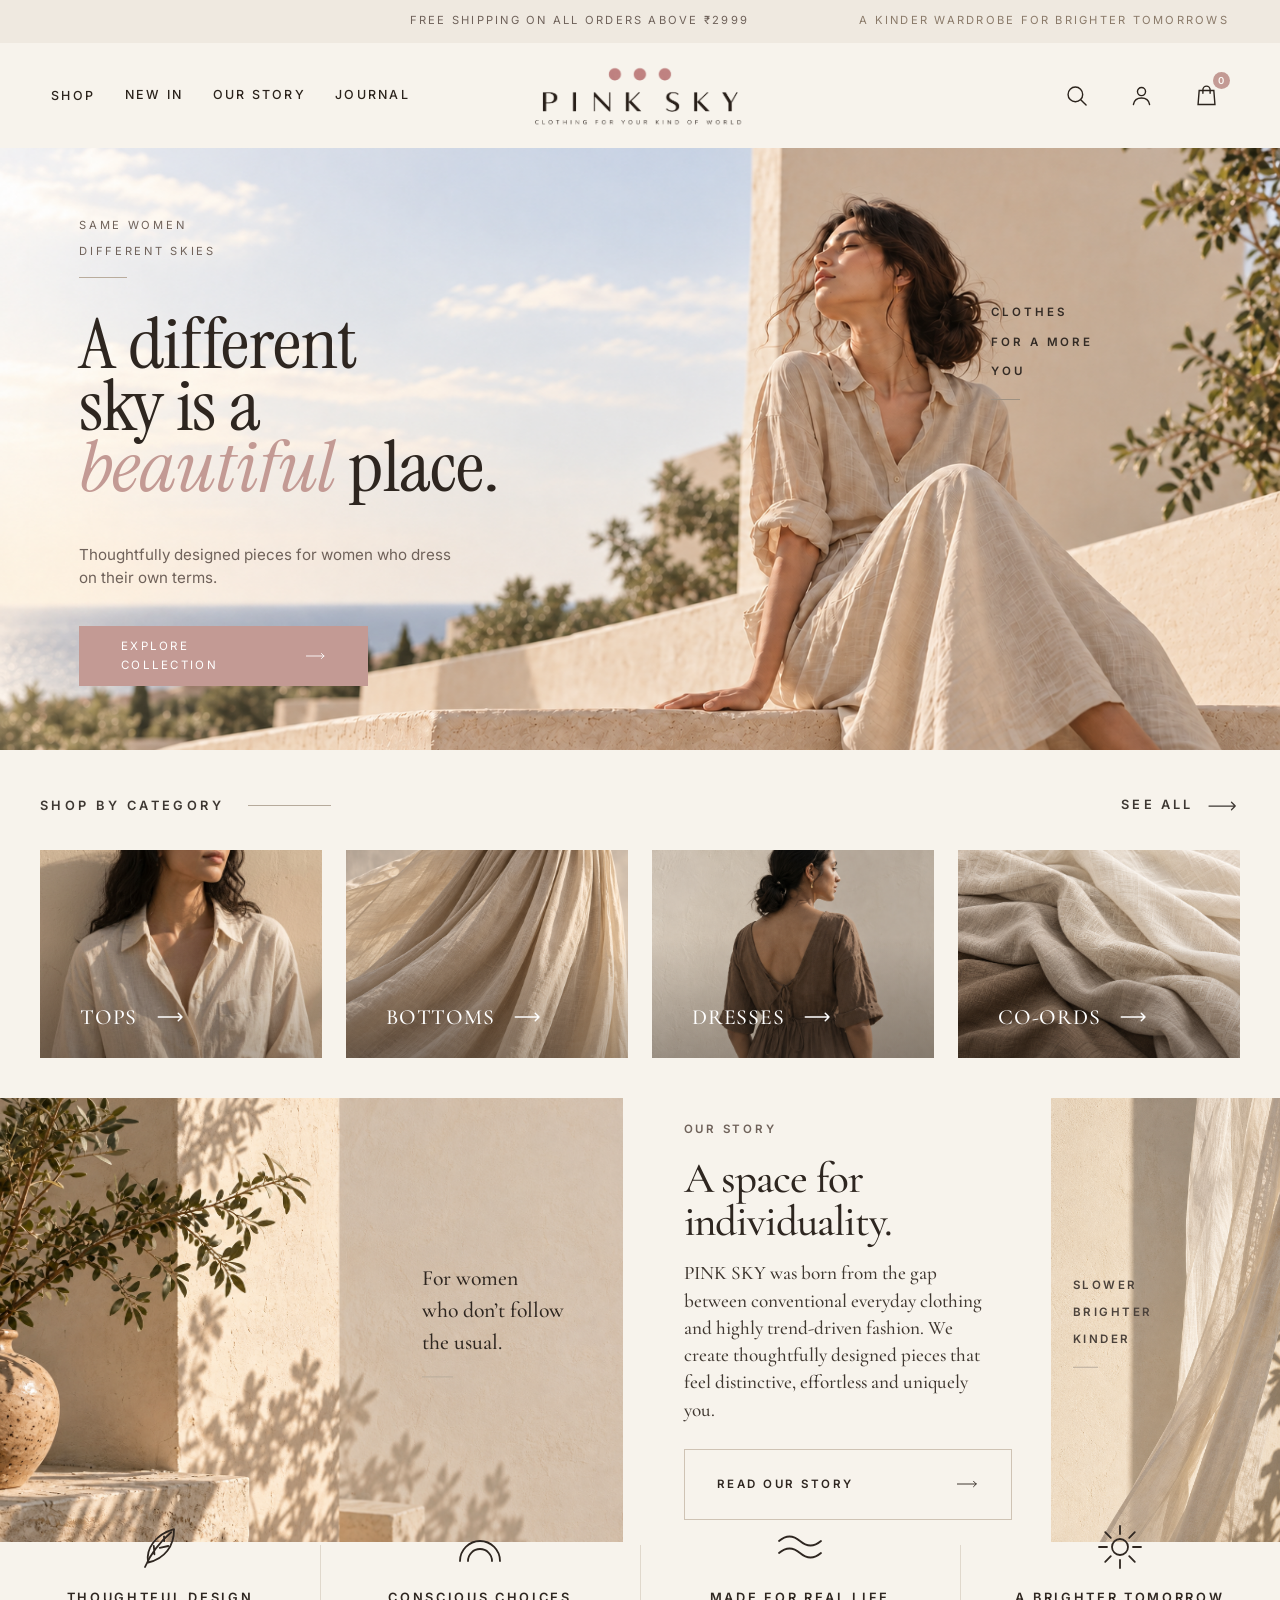
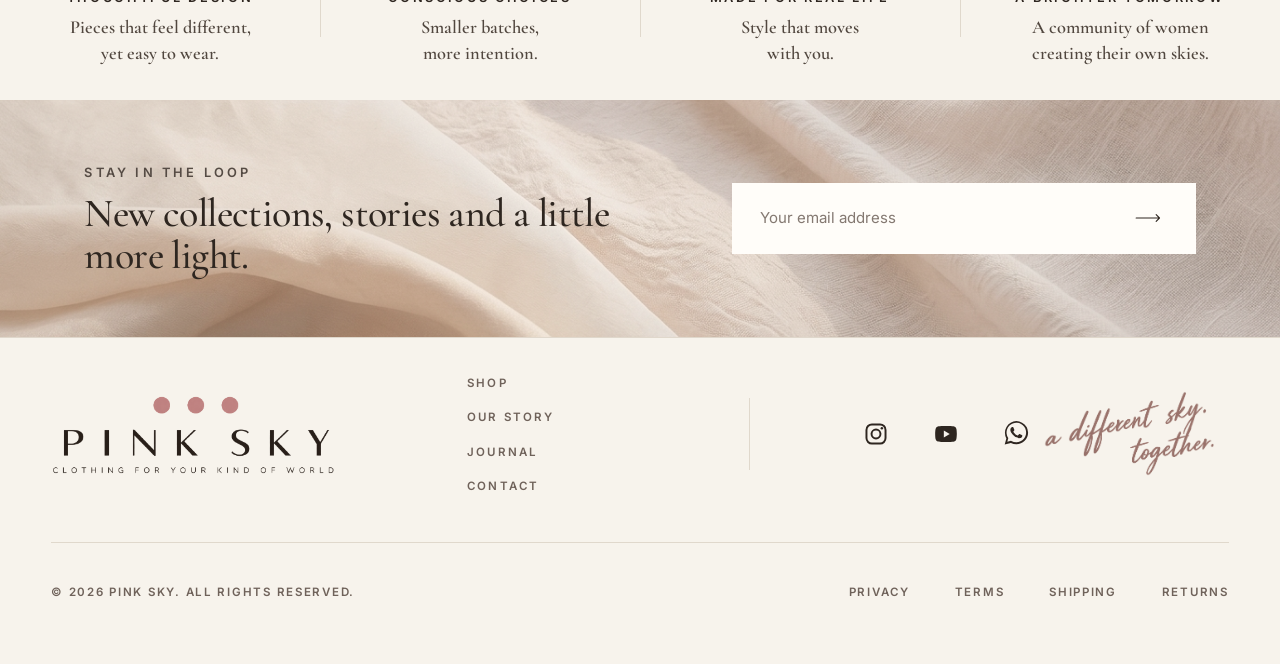
==== index.html @ 3d596ad3 "Publish Pink Sky homepage" ====
<!DOCTYPE html>
<html lang="en">
<head>
<meta charset="utf-8">
<meta name="viewport" content="width=device-width, initial-scale=1">
<title>PINK SKY — Clothing for your kind of world</title>
<meta name="description" content="PINK SKY makes thoughtfully designed pieces for women who dress on their own terms. Smaller batches, more intention.">
<link rel="preconnect" href="https://fonts.googleapis.com">
<link rel="preconnect" href="https://fonts.gstatic.com" crossorigin>
<link href="https://fonts.googleapis.com/css2?family=Cormorant+Garamond:wght@400;500;600&family=Instrument+Serif:ital@0;1&family=Inter:wght@400;500;600&display=swap" rel="stylesheet">
<link rel="stylesheet" href="assets/css/style.css">
<link rel="stylesheet" href="assets/css/pinksky.css">
<link rel="icon" href="data:image/svg+xml,<svg xmlns='http://www.w3.org/2000/svg' viewBox='0 0 32 32'><circle cx='9' cy='16' r='4' fill='%23C39A94'/><circle cx='16' cy='16' r='4' fill='%23C39A94'/><circle cx='23' cy='16' r='4' fill='%23C39A94'/></svg>">
</head>
<body class="ps">
<a class="skip" href="#main">Skip to content</a>

<!-- ───────────────────────────────────────────── announcement -->
<div class="announce">
  <div class="announce__inner wrap">
    <span>Free shipping on all orders above ₹2999</span>
    <span>A kinder wardrobe for brighter tomorrows</span>
  </div>
</div>

<!-- ───────────────────────────────────────────── header -->
<header class="head" data-head>
  <div class="head__inner wrap">
    <nav class="nav nav--left" aria-label="Primary">
      <button class="icon-btn burger" data-open-nav aria-label="Open menu">
        <span></span><span></span><span></span>
      </button>
      <div class="has-mega">
        <a class="nav__link" href="shop.html">Shop</a>
        <div class="mega">
          <div>
            <h3>By category</h3>
            <ul>
              <li><a href="shop.html?cat=separates">Tops</a></li>
              <li><a href="shop.html?cat=separates">Bottoms</a></li>
              <li><a href="shop.html?cat=dresses">Dresses</a></li>
              <li><a href="shop.html?cat=kurtas">Co-ords</a></li>
              <li><a href="shop.html?cat=outerwear">Outerwear</a></li>
              <li><a href="shop.html?cat=accessories">Accessories</a></li>
            </ul>
          </div>
          <div>
            <h3>By fabric</h3>
            <ul>
              <li><a href="shop.html">Handloom cotton</a></li>
              <li><a href="shop.html">Washed linen</a></li>
              <li><a href="shop.html">Mulberry silk</a></li>
              <li><a href="shop.html">Chanderi</a></li>
              <li><a href="shop.html">Organic knit</a></li>
            </ul>
          </div>
          <div>
            <h3>Edits</h3>
            <ul>
              <li><a href="shop.html?cat=new">New this week</a></li>
              <li><a href="shop.html">Everyday whites</a></li>
              <li><a href="shop.html">Occasion dressing</a></li>
              <li><a href="shop.html?cat=sale">Last chance</a></li>
            </ul>
          </div>
          <a class="mega__promo" href="shop.html?cat=dresses">
            <img src="assets/img/ps-dresses.jpg" alt="The dress edit" width="800" height="600" loading="lazy">
            <span>The dress edit →</span>
          </a>
        </div>
      </div>
      <a class="nav__link" href="shop.html?cat=new">New In</a>
      <a class="nav__link" href="about.html">Our Story</a>
      <a class="nav__link" href="journal.html">Journal</a>
    </nav>

    <a class="brand-img" href="index.html" aria-label="PINK SKY — clothing for your kind of world">
      <img src="assets/img/logo.png" alt="PINK SKY" width="1024" height="342">
    </a>

    <nav class="nav nav--right" aria-label="Account and bag">
      <a class="icon-btn" href="shop.html" aria-label="Search">
        <svg viewBox="0 0 24 24"><circle cx="11" cy="11" r="6.5"/><path d="M16 16l4.5 4.5" stroke-linecap="round"/></svg>
      </a>
      <a class="icon-btn" href="contact.html#account" aria-label="Login or register" title="Login or register">
        <svg viewBox="0 0 24 24"><circle cx="12" cy="8.5" r="3.6"/><path d="M4.8 20c.7-3.7 3.6-5.8 7.2-5.8s6.5 2.1 7.2 5.8" stroke-linecap="round"/></svg>
      </a>
      <button class="icon-btn" data-open-cart aria-label="Open bag">
        <svg viewBox="0 0 24 24"><path d="M5.5 7.5h13l1 12.5h-15z"/><path d="M8.8 10V6.9a3.2 3.2 0 0 1 6.4 0V10" stroke-linecap="round"/></svg>
        <span class="count" data-cart-count>0</span>
      </button>
    </nav>
  </div>
</header>

<main id="main">

  <!-- ───────────────────────────────────────── hero -->
  <section class="ps-hero">
    <div class="ps-hero__body">
      <p class="ps-eyebrow" data-hero-eyebrow>Same women<br>Different skies</p>
      <i class="ps-hero__rule"></i>
      <h1 data-hero-head>A different<br>sky is a<br><em>beautiful</em> place.</h1>
      <p class="ps-hero__copy" data-hero-copy>Thoughtfully designed pieces for women who dress on their own terms.</p>

      <a class="ps-btn" href="shop.html" data-hero-cta>Explore collection
        <svg viewBox="0 0 24 8"><path d="M0 4h21M18 1l3 3-3 3" stroke-linecap="round" stroke-linejoin="round"/></svg>
      </a>

    </div>

    <div class="ps-hero__media">
      <img class="is-on" src="assets/img/ps-hero-template-match.png" alt="Woman in soft linen, resting against a sunlit wall" width="1536" height="864" fetchpriority="high">
      <p class="ps-hero__note">Clothes<br>for a more<br>you<i></i></p>
    </div>
  </section>

  <!-- ───────────────────────────────────────── shop by category -->
  <section class="section section--tight wrap ps-shop">
    <div class="ps-label" data-reveal>
      <span class="ps-label__l">
        <span class="ps-eyebrow">Shop by category</span>
        <i></i>
      </span>
      <a class="ps-see" href="shop.html">See all
        <svg viewBox="0 0 24 8"><path d="M0 4h21M18 1l3 3-3 3" stroke-linecap="round" stroke-linejoin="round"/></svg>
      </a>
    </div>

    <div class="ps-cats">
      <a class="ps-cat" href="shop.html?cat=separates" data-reveal>
        <img src="assets/img/ps-tops.jpg" alt="" width="800" height="600" loading="lazy">
        <span>Tops <svg viewBox="0 0 22 8"><path d="M0 4h19M16 1l3 3-3 3" stroke-linecap="round" stroke-linejoin="round"/></svg></span>
      </a>
      <a class="ps-cat" href="shop.html?cat=separates" data-reveal>
        <img src="assets/img/ps-bottoms-template-v2.png" alt="" width="1536" height="1152" loading="lazy">
        <span>Bottoms <svg viewBox="0 0 22 8"><path d="M0 4h19M16 1l3 3-3 3" stroke-linecap="round" stroke-linejoin="round"/></svg></span>
      </a>
      <a class="ps-cat" href="shop.html?cat=dresses" data-reveal>
        <img src="assets/img/ps-dresses-template-v2.png" alt="" width="1536" height="1152" loading="lazy">
        <span>Dresses <svg viewBox="0 0 22 8"><path d="M0 4h19M16 1l3 3-3 3" stroke-linecap="round" stroke-linejoin="round"/></svg></span>
      </a>
      <a class="ps-cat" href="shop.html?cat=kurtas" data-reveal>
        <img src="assets/img/ps-coords-template-v2.png" alt="" width="1536" height="1152" loading="lazy">
        <span>Co-ords <svg viewBox="0 0 22 8"><path d="M0 4h19M16 1l3 3-3 3" stroke-linecap="round" stroke-linejoin="round"/></svg></span>
      </a>
    </div>
  </section>

  <!-- ───────────────────────────────────────── our story -->
  <section class="ps-story" data-reveal>
    <div class="ps-story__fig">
      <img src="assets/img/ps-story-template-v2.png" alt="A vase and soft leaf shadows against a pale wall" width="1536" height="864" loading="lazy">
      <p>For women<br>who don’t follow<br>the usual.<i></i></p>
    </div>

    <div class="ps-story__body">
      <p class="ps-eyebrow">Our story</p>
      <h2>A space for individuality.</h2>
      <p>PINK SKY was born from the gap between conventional everyday clothing and highly trend-driven fashion. We create thoughtfully designed pieces that feel distinctive, effortless and uniquely you.</p>
      <a class="ps-outline" href="about.html">Read our story
        <svg viewBox="0 0 24 8"><path d="M0 4h21M18 1l3 3-3 3" stroke-linecap="round" stroke-linejoin="round"/></svg>
      </a>
    </div>

    <div class="ps-story__slim">
      <img src="assets/img/ps-slim-template-v2.png" alt="" aria-hidden="true" width="1024" height="1536" loading="lazy">
      <p>Slower<br>Brighter<br>Kinder<i></i></p>
    </div>
  </section>

  <!-- ───────────────────────────────────────── values -->
  <section class="ps-values">
    <div data-reveal>
      <svg viewBox="0 0 48 48" aria-hidden="true"><path d="M12 39.5C9.8 25.4 19.7 11.5 38 6.2c.2 16.8-9.2 29.4-26 33.3Z" stroke-linejoin="round"/><path d="M9 44C15.2 29.6 24.1 18.8 35.2 9.3M18.4 31.3l-.6-8.5M23.7 24.9l8.6-1.9M28.2 18.1l-.2-4.7" stroke-linecap="round" stroke-linejoin="round"/></svg>
      <h3>Thoughtful design</h3>
      <p>Pieces that feel different,<br>yet easy to wear.</p>
    </div>
    <div data-reveal>
      <svg viewBox="0 0 48 48" aria-hidden="true"><path d="M4 38a20 20 0 0 1 40 0M12 38a12 12 0 0 1 24 0" stroke-linecap="round"/></svg>
      <h3>Conscious choices</h3>
      <p>Smaller batches,<br>more intention.</p>
    </div>
    <div data-reveal>
      <svg viewBox="0 0 48 48" aria-hidden="true"><path d="M3 18c7-6 14-6 21 0s14 6 21 0M3 30c7-6 14-6 21 0s14 6 21 0" stroke-linecap="round"/></svg>
      <h3>Made for real life</h3>
      <p>Style that moves<br>with you.</p>
    </div>
    <div data-reveal>
      <svg viewBox="0 0 48 48" aria-hidden="true"><circle cx="24" cy="24" r="8"/><path d="M24 3v8M24 37v8M3 24h8M37 24h8M9.2 9.2l5.6 5.6M33.2 33.2l5.6 5.6M38.8 9.2l-5.6 5.6M14.8 33.2l-5.6 5.6" stroke-linecap="round"/></svg>
      <h3>A brighter tomorrow</h3>
      <p>A community of women<br>creating their own skies.</p>
    </div>
  </section>

  <!-- ───────────────────────────────────────── newsletter band -->
  <section class="ps-band">
    <img src="assets/img/ps-band.jpg" alt="" aria-hidden="true" width="1800" height="500" loading="lazy">
    <div class="ps-band__inner wrap">
      <div data-reveal>
        <p class="ps-eyebrow">Stay in the loop</p>
        <h2>New collections, stories and a little more light.</h2>
      </div>
      <form data-fakeform="Thank you — check your inbox to confirm." data-reveal>
        <div class="ps-field">
          <input type="email" required placeholder="Your email address" aria-label="Your email address">
          <button type="submit" aria-label="Subscribe">
            <svg viewBox="0 0 24 9"><path d="M0 4.5h21M18 1.5l3 3-3 3" stroke-linecap="round" stroke-linejoin="round"/></svg>
          </button>
        </div>
      </form>
    </div>
  </section>
</main>

<!-- ───────────────────────────────────────────── footer -->
<footer class="ps-foot">
  <div class="wrap">
    <div class="ps-foot__top">
      <a class="brand-img" href="index.html" aria-label="PINK SKY">
        <img src="assets/img/logo.png" alt="PINK SKY" width="1024" height="342">
      </a>

      <ul class="ps-foot__links">
        <li><a href="shop.html">Shop</a></li>
        <li><a href="about.html">Our Story</a></li>
        <li><a href="journal.html">Journal</a></li>
        <li><a href="contact.html#contact">Contact</a></li>
      </ul>

      <div class="ps-social">
        <a href="#" aria-label="Instagram"><svg viewBox="0 0 24 24" fill="none" stroke="currentColor" stroke-width="1.8"><rect x="3.2" y="3.2" width="17.6" height="17.6" rx="5"/><circle cx="12" cy="12" r="4.1"/><circle cx="17.4" cy="6.8" r="1.15" fill="currentColor" stroke="none"/></svg></a>
        <a href="#" aria-label="YouTube"><svg viewBox="0 0 24 24" fill="currentColor"><path d="M21.55 7.15a2.8 2.8 0 0 0-1.97-1.98C17.84 4.7 12 4.7 12 4.7s-5.84 0-7.58.47a2.8 2.8 0 0 0-1.97 1.98C2 8.9 2 12 2 12s0 3.1.45 4.85a2.8 2.8 0 0 0 1.97 1.98c1.74.47 7.58.47 7.58.47s5.84 0 7.58-.47a2.8 2.8 0 0 0 1.97-1.98C22 15.1 22 12 22 12s0-3.1-.45-4.85ZM10 15.15v-6.3L15.45 12 10 15.15Z"/></svg></a>
        <a href="#" aria-label="WhatsApp"><svg viewBox="0 0 16 16" fill="currentColor"><path d="M13.601 2.326A7.854 7.854 0 0 0 9.651 1.188a8.129 8.129 0 0 0-6.9 12.006L1.605 17.38l4.284-1.125a8.126 8.126 0 0 0 3.762.956h.003a8.1 8.1 0 0 0 8.126-8.105 8.12 8.12 0 0 0-4.179-6.78Zm-3.95 13.514a6.74 6.74 0 0 1-3.44-.94l-.247-.147-2.542.668.678-2.477-.16-.254a6.755 6.755 0 1 1 5.711 3.15Zm3.71-5.064c-.203-.102-1.204-.594-1.391-.662-.187-.068-.323-.102-.458.102-.136.203-.526.662-.645.797-.119.136-.238.153-.441.051-.203-.102-.858-.316-1.635-1.008-.604-.538-1.012-1.203-1.131-1.406-.119-.204-.013-.314.089-.415.092-.091.204-.237.306-.356.102-.119.135-.204.203-.34.068-.135.034-.254-.017-.356-.051-.102-.458-1.102-.628-1.509-.165-.397-.332-.343-.458-.349l-.39-.007a.748.748 0 0 0-.543.254c-.187.204-.713.696-.713 1.696s.73 1.967.831 2.103c.102.135 1.435 2.19 3.477 3.071.486.209.865.334 1.161.428.488.155.932.133 1.283.081.391-.058 1.204-.492 1.374-.967.17-.475.17-.882.119-.967-.051-.085-.187-.136-.39-.238Z" transform="translate(-1 -1) scale(.89)"/></svg></a>
      </div>

      <div class="ps-foot__script">
        <img src="assets/img/tagline-script.png" alt="a different sky, together." width="1925" height="817" loading="lazy">
      </div>
    </div>

    <div class="ps-foot__bar">
      <span>© 2026 PINK SKY. ALL RIGHTS RESERVED.</span>
      <nav aria-label="Legal">
        <a href="contact.html#faq">Privacy</a>
        <a href="contact.html#faq">Terms</a>
        <a href="track.html">Shipping</a>
        <a href="contact.html#faq">Returns</a>
      </nav>
    </div>
  </div>
</footer>

<!-- ───────────────────────────────────────────── mobile nav -->
<div class="mnav" data-mnav aria-hidden="true">
  <div class="mnav__top">
    <span class="brand-img"><img src="assets/img/logo.png" alt="PINK SKY" width="1024" height="342"></span>
    <button class="icon-btn" data-close-nav aria-label="Close menu">
      <svg viewBox="0 0 24 24"><path d="M6 6l12 12M18 6L6 18" stroke-linecap="round"/></svg>
    </button>
  </div>
  <div class="mnav__body">
    <a href="shop.html?cat=new">New In</a>
    <a href="shop.html?cat=separates">Tops</a>
    <a href="shop.html?cat=separates">Bottoms</a>
    <a href="shop.html?cat=dresses">Dresses</a>
    <a href="shop.html?cat=kurtas">Co-ords</a>
    <a href="shop.html?cat=outerwear">Outerwear</a>
    <a href="shop.html?cat=sale" style="color:var(--sale)">Sale</a>
    <div class="mnav__meta">
      <a href="track.html">Track your order</a>
      <a href="contact.html#account">Login / Register</a>
      <a href="about.html">Our story</a>
      <a href="journal.html">Journal</a>
      <a href="contact.html#contact">Contact</a>
    </div>
  </div>
</div>

<!-- ───────────────────────────────────────────── cart -->
<div class="scrim" data-scrim></div>
<aside class="cart" data-cart aria-hidden="true" aria-label="Shopping bag">
  <div class="cart__head">
    <h2>Your bag (<span data-cart-count>0</span>)</h2>
    <button class="icon-btn" data-close-cart aria-label="Close bag">
      <svg viewBox="0 0 24 24"><path d="M6 6l12 12M18 6L6 18" stroke-linecap="round"/></svg>
    </button>
  </div>
  <div class="cart__items" data-cart-items></div>
  <div class="cart__foot">
    <div class="cart__line"><span>Subtotal</span><strong data-cart-total>₹0</strong></div>
    <div class="cart__line"><span>Shipping</span><span data-cart-ship>Free</span></div>
    <button class="btn btn--block" data-checkout>Proceed to checkout</button>
    <p class="cart__note">Taxes included. Demo store — no payment is taken.</p>
  </div>
</aside>

<script src="assets/js/data.js"></script>
<script src="assets/js/main.js"></script>
<script>
  // This Vercel build intentionally ships only the homepage. Prevent links
  // intended for the unpublished inner pages from navigating away.
  document.addEventListener('click', (event) => {
    const link = event.target.closest('a[href]');
    if (link && !(link.getAttribute('href') || '').startsWith('#')) {
      event.preventDefault();
    }
  });
  document.querySelectorAll('a[href]').forEach((link) => {
    const href = link.getAttribute('href') || '';
    if (href && !href.startsWith('#')) {
      link.removeAttribute('href');
      link.setAttribute('aria-disabled', 'true');
    }
  });
</script>
</body>
</html>
---- assets/css/style.css ----
/* =========================================================================
   PINK SKY — storefront styles
   Warm neutral ground, espresso ink, clay accent. Editorial serif display
   against a quiet grotesque. Everything below is hand-tuned; the grid is
   deliberately a little asymmetric so pages don't read like a template.
   ========================================================================= */

/* ------------------------------------------------------------- 1. tokens */
:root {
  /* ground */
  --bone:      #F7F2EA;
  --cream:     #FBF8F3;
  --sand:      #EFE6D9;
  --oat:       #E4D8C8;
  --taupe:     #D3C5B4;

  /* ink */
  --espresso:  #2B231C;
  --umber:     #4A3B2E;
  --mute:      #8A7A69;
  --hairline:  #DCD0C0;

  /* accent */
  --clay:      #A9573A;
  --clay-soft: #C98A6B;
  --blush:     #C0968F;
  --blush-ink: #A8766E;
  --moss:      #4B5445;
  --sale:      #9B3B2C;

  --white:     #FFFFFF;

  /* type */
  --display: "Instrument Serif", "Iowan Old Style", Georgia, serif;
  --body:    "Inter", -apple-system, "Segoe UI", Helvetica, Arial, sans-serif;

  /* metrics */
  --pad:       clamp(1.15rem, 4vw, 4.5rem);
  --gap:       clamp(0.85rem, 1.6vw, 1.6rem);
  --bar-h:     2.3rem;
  --head-h:    4.5rem;
  --rule:      1px solid var(--hairline);
  --ease:      cubic-bezier(0.22, 0.61, 0.36, 1);
  --slow:      0.62s var(--ease);
}

/* --------------------------------------------------------------- 2. base */
*, *::before, *::after { box-sizing: border-box; }

html { -webkit-text-size-adjust: 100%; scroll-behavior: smooth; }
@media (prefers-reduced-motion: reduce) {
  html { scroll-behavior: auto; }
  *, *::before, *::after { animation-duration: 0.01ms !important; transition-duration: 0.01ms !important; }
}

body {
  margin: 0;
  background: var(--bone);
  color: var(--espresso);
  font-family: var(--body);
  font-size: 15px;
  line-height: 1.6;
  font-weight: 400;
  -webkit-font-smoothing: antialiased;
  text-rendering: optimizeLegibility;
  overflow-x: hidden;
}
body.is-locked { overflow: hidden; }

img, svg { display: block; max-width: 100%; }

/* The width/height attributes on our <img> tags reserve layout space, but as
   presentational hints they also win over `aspect-ratio` when nothing in CSS
   sets a height — which stretches thumbnails to their full intrinsic height.
   Neutralise the hint here; rules that want a real height set one explicitly. */
img { height: auto; }
a { color: inherit; text-decoration: none; }
button, input, select, textarea { font: inherit; color: inherit; }
button { background: none; border: 0; cursor: pointer; padding: 0; }
::selection { background: var(--clay); color: var(--cream); }

:focus-visible {
  outline: 2px solid var(--clay);
  outline-offset: 3px;
}

h1, h2, h3, h4 {
  font-family: var(--display);
  font-weight: 400;
  letter-spacing: -0.015em;
  line-height: 1.02;
  margin: 0;
}

.skip {
  position: absolute; left: -9999px; top: 0; z-index: 999;
  background: var(--espresso); color: var(--cream);
  padding: 0.75rem 1.25rem;
}
.skip:focus { left: 0; }

/* ------------------------------------------------------ 3. shared pieces */
.wrap { padding-inline: var(--pad); }
.wrap--narrow { max-width: 78rem; margin-inline: auto; }

.eyebrow {
  font-size: 0.66rem;
  letter-spacing: 0.22em;
  text-transform: uppercase;
  color: var(--mute);
  font-weight: 500;
  margin: 0;
}

.section {
  padding-block: clamp(3.5rem, 8vw, 7.5rem);
}
.section--tight { padding-block: clamp(2.5rem, 5vw, 4.5rem); }

.section-head {
  display: flex;
  align-items: flex-end;
  justify-content: space-between;
  gap: 1.5rem;
  margin-bottom: clamp(1.5rem, 3vw, 2.75rem);
  flex-wrap: wrap;
}
.section-head h2 {
  font-size: clamp(2rem, 4.4vw, 3.4rem);
  max-width: 18ch;
}
.section-head p { margin: 0.5rem 0 0; color: var(--mute); max-width: 44ch; }

/* links with a rule that draws itself */
.link {
  display: inline-flex;
  align-items: center;
  gap: 0.55rem;
  font-size: 0.72rem;
  letter-spacing: 0.16em;
  text-transform: uppercase;
  font-weight: 500;
  padding-bottom: 0.3rem;
  border-bottom: 1px solid currentColor;
  transition: gap 0.3s var(--ease), color 0.3s var(--ease);
}
.link:hover { gap: 1rem; color: var(--clay); }
.link svg { width: 14px; height: 10px; }

.btn {
  display: inline-flex;
  align-items: center;
  justify-content: center;
  gap: 0.6rem;
  padding: 0.95rem 2.1rem;
  font-size: 0.72rem;
  letter-spacing: 0.16em;
  text-transform: uppercase;
  font-weight: 500;
  border: 1px solid var(--espresso);
  background: var(--espresso);
  color: var(--cream);
  position: relative;
  overflow: hidden;
  isolation: isolate;
  transition: color 0.4s var(--ease), border-color 0.4s var(--ease);
}
.btn::after {
  content: "";
  position: absolute; inset: 0;
  background: var(--clay);
  transform: translateY(101%);
  transition: transform 0.45s var(--ease);
  z-index: -1;
}
.btn:hover::after { transform: translateY(0); }
.btn:hover { border-color: var(--clay); }

.btn--ghost { background: transparent; color: var(--espresso); }
.btn--ghost:hover { color: var(--cream); }
.btn--light { background: var(--cream); color: var(--espresso); border-color: var(--cream); }
.btn--light:hover { color: var(--cream); border-color: var(--clay); }
.btn--block { width: 100%; }

/* --------------------------------------------------------- 4. announce bar */
/* Two fixed notices pinned to either edge rather than a rotating carousel. */
.announce {
  background: var(--sand);
  color: var(--umber);
  border-bottom: var(--rule);
  height: var(--bar-h);
  display: flex;
  align-items: center;
  overflow: hidden;
  font-size: 0.63rem;
  letter-spacing: 0.16em;
  text-transform: uppercase;
}
.announce__inner {
  width: 100%;
  display: flex;
  align-items: center;
  justify-content: space-between;
  gap: 1rem;
}
.announce__inner span + span { color: var(--mute); }
@media (max-width: 820px) {
  .announce__inner { justify-content: center; }
  .announce__inner span + span { display: none; }
}
.announce__track { position: relative; height: 1.1rem; width: min(90vw, 40rem); }
.announce__item {
  position: absolute; inset: 0;
  display: flex; align-items: center; justify-content: center;
  gap: 0.6rem;
  opacity: 0;
  transform: translateY(0.6rem);
  transition: opacity 0.5s var(--ease), transform 0.5s var(--ease);
  white-space: nowrap;
}
.announce__item.is-on { opacity: 1; transform: none; }

/* ------------------------------------------------------------- 5. header */
.head {
  position: sticky;
  top: 0;
  z-index: 60;
  background: var(--bone);
  border-bottom: var(--rule);
  transition: transform 0.45s var(--ease), background 0.3s var(--ease);
}
.head.is-hidden { transform: translateY(-101%); }

.head__inner {
  height: var(--head-h);
  display: grid;
  grid-template-columns: 1fr auto 1fr;
  align-items: center;
  gap: 1rem;
}

.brand {
  font-family: var(--display);
  font-size: 1.55rem;
  letter-spacing: 0.3em;
  text-indent: 0.3em;
  line-height: 1;
  text-align: center;
  white-space: nowrap;
}
/* three small dots sitting over the wordmark */
.brand::before {
  content: "• • •";
  display: block;
  font-family: var(--body);
  font-size: 0.42rem;
  letter-spacing: 0.12em;
  text-indent: 0.12em;
  color: var(--blush);
  margin-bottom: 0.4rem;
}
.brand small {
  display: block;
  font-family: var(--body);
  font-size: 0.5rem;
  letter-spacing: 0.42em;
  text-indent: 0.42em;
  color: var(--mute);
  margin-top: 0.28rem;
  font-weight: 500;
}

.nav { display: flex; align-items: center; gap: clamp(0.9rem, 1.8vw, 1.9rem); }
.nav--right { justify-content: flex-end; gap: clamp(0.8rem, 1.4vw, 1.35rem); }

.nav__link {
  font-size: 0.7rem;
  letter-spacing: 0.14em;
  text-transform: uppercase;
  font-weight: 500;
  padding-block: 0.4rem;
  position: relative;
  white-space: nowrap;
}
.nav__link::after {
  content: "";
  position: absolute;
  left: 0; bottom: 0.1rem;
  width: 100%; height: 1px;
  background: currentColor;
  transform: scaleX(0);
  transform-origin: right;
  transition: transform 0.4s var(--ease);
}
.nav__link:hover::after,
.nav__link[aria-current="page"]::after { transform: scaleX(1); transform-origin: left; }
.nav__link--sale { color: var(--sale); }

.icon-btn {
  position: relative;
  width: 2.1rem; height: 2.1rem;
  display: grid; place-items: center;
  transition: color 0.3s var(--ease);
}
.icon-btn:hover { color: var(--clay); }
.icon-btn svg { width: 19px; height: 19px; stroke: currentColor; fill: none; stroke-width: 1.35; }

.count {
  position: absolute;
  top: -0.05rem; right: -0.2rem;
  min-width: 1.05rem; height: 1.05rem;
  padding-inline: 0.2rem;
  border-radius: 999px;
  background: var(--clay);
  color: var(--cream);
  font-size: 0.6rem;
  font-weight: 600;
  display: grid; place-items: center;
  transform: scale(0);
  transition: transform 0.35s var(--ease);
}
.count.is-on { transform: scale(1); }

.burger { display: none; }
.burger span {
  display: block; width: 20px; height: 1.3px;
  background: currentColor;
  transition: transform 0.35s var(--ease), opacity 0.2s;
}
.burger span + span { margin-top: 5px; }

/* mega menu */
.has-mega { position: relative; }
.mega {
  position: fixed;
  left: 0; right: 0;
  top: calc(var(--head-h) + var(--bar-h));
  background: var(--cream);
  border-bottom: var(--rule);
  padding: clamp(1.8rem, 3.5vw, 3rem) var(--pad) clamp(2rem, 4vw, 3.2rem);
  display: grid;
  grid-template-columns: repeat(3, minmax(0, 1fr)) 1.15fr;
  gap: clamp(1.5rem, 4vw, 4rem);
  opacity: 0;
  visibility: hidden;
  transform: translateY(-0.6rem);
  transition: opacity 0.35s var(--ease), transform 0.35s var(--ease), visibility 0.35s;
  z-index: 55;
}
.has-mega:hover .mega,
.has-mega:focus-within .mega { opacity: 1; visibility: visible; transform: none; }

.mega h3 {
  font-family: var(--body);
  font-size: 0.64rem;
  letter-spacing: 0.2em;
  text-transform: uppercase;
  color: var(--mute);
  font-weight: 500;
  margin-bottom: 1rem;
}
.mega ul { list-style: none; margin: 0; padding: 0; display: grid; gap: 0.6rem; }
.mega a { font-size: 0.86rem; transition: color 0.25s, padding-left 0.25s var(--ease); }
.mega a:hover { color: var(--clay); padding-left: 0.3rem; }
.mega__promo { position: relative; overflow: hidden; }
.mega__promo img { width: 100%; height: 100%; object-fit: cover; aspect-ratio: 4 / 3; }
.mega__promo span {
  position: absolute; left: 1rem; bottom: 1rem;
  background: var(--cream);
  padding: 0.45rem 0.85rem;
  font-size: 0.62rem;
  letter-spacing: 0.16em;
  text-transform: uppercase;
}

/* ------------------------------------------------------- 6. mobile drawer */
.mnav {
  position: fixed; inset: 0;
  z-index: 90;
  background: var(--bone);
  transform: translateX(-100%);
  transition: transform 0.5s var(--ease);
  display: flex; flex-direction: column;
  overflow-y: auto;
}
.mnav.is-open { transform: none; }
.mnav__top {
  height: var(--head-h);
  display: flex; align-items: center; justify-content: space-between;
  padding-inline: var(--pad);
  border-bottom: var(--rule);
}
.mnav__body { padding: 1.5rem var(--pad) 3rem; }
.mnav__body a {
  display: block;
  font-family: var(--display);
  font-size: 1.85rem;
  padding-block: 0.55rem;
  border-bottom: var(--rule);
}
.mnav__meta { margin-top: 2rem; display: grid; gap: 0.7rem; }
.mnav__meta a {
  font-family: var(--body);
  font-size: 0.74rem;
  letter-spacing: 0.14em;
  text-transform: uppercase;
  border: 0;
  padding-block: 0.2rem;
  color: var(--mute);
}

/* ---------------------------------------------------------------- 7. hero */
.hero {
  position: relative;
  min-height: clamp(30rem, 80vh, 46rem);
  display: grid;
  align-items: end;
  overflow: hidden;
  background: var(--oat);
}
.hero__media { position: absolute; inset: 0; }
/* The source is a full-length portrait. On a wide screen `cover` lands on the
   garment, but as the viewport narrows the visible band rides up to the face —
   so push the framing down on smaller screens to keep the clothes the subject. */
.hero__media img {
  width: 100%; height: 100%;
  object-fit: cover;
  object-position: 50% 48%;
}
.hero__media::after {
  content: "";
  position: absolute; inset: 0;
  background: linear-gradient(105deg, rgba(43,35,28,0.42) 0%, rgba(43,35,28,0.14) 46%, rgba(43,35,28,0) 70%);
}
.hero__inner {
  position: relative;
  padding: var(--pad);
  padding-bottom: clamp(2.5rem, 6vw, 5rem);
  max-width: 44rem;
  color: var(--cream);
}
.hero h1 {
  font-size: clamp(2.9rem, 8vw, 6.2rem);
  line-height: 0.94;
  margin: 0.9rem 0 1.1rem;
}
.hero h1 em { font-style: italic; }
.hero p {
  max-width: 34ch;
  margin: 0 0 2rem;
  font-size: 0.96rem;
  color: rgba(251, 248, 243, 0.85);
}
.hero .eyebrow { color: rgba(251, 248, 243, 0.75); }
.hero__actions { display: flex; gap: 0.75rem; flex-wrap: wrap; }

/* --------------------------------------------------------- 8. marquee bar */
.marquee {
  border-block: var(--rule);
  background: var(--sand);
  overflow: hidden;
  padding-block: 0.85rem;
}
.marquee__track {
  display: flex;
  gap: 3.5rem;
  width: max-content;
  animation: slide 38s linear infinite;
}
.marquee:hover .marquee__track { animation-play-state: paused; }
.marquee span {
  font-family: var(--display);
  font-size: 1.05rem;
  display: flex; align-items: center; gap: 3.5rem;
  white-space: nowrap;
  color: var(--umber);
}
.marquee span::after { content: "✳"; font-size: 0.7rem; color: var(--clay); }
@keyframes slide { to { transform: translateX(-50%); } }

/* ----------------------------------------------------------- 9. category */
.cats {
  display: grid;
  grid-template-columns: repeat(6, 1fr);
  gap: var(--gap);
}
.cat { position: relative; display: block; }
/* Must be block: as an inline span it wouldn't take the aspect-ratio, and the
   tile collapsed to the image height — pushing the label outside the link. */
.cat__img { display: block; aspect-ratio: 7 / 9; overflow: hidden; background: var(--oat); }
.cat__img img {
  width: 100%; height: 100%; object-fit: cover;
  transition: transform 1.1s var(--ease);
}
.cat:hover .cat__img img { transform: scale(1.055); }
.cat__name {
  margin-top: 0.75rem;
  font-size: 0.68rem;
  letter-spacing: 0.15em;
  text-transform: uppercase;
  display: flex; align-items: center; justify-content: space-between;
  gap: 0.5rem;
}
.cat__name i { font-style: normal; color: var(--mute); transition: transform 0.35s var(--ease); }
.cat:hover .cat__name i { transform: translateX(4px); color: var(--clay); }

/* --------------------------------------------------------- 10. product card */
.grid {
  display: grid;
  grid-template-columns: repeat(4, minmax(0, 1fr));
  gap: var(--gap) var(--gap);
}
.grid--3 { grid-template-columns: repeat(3, minmax(0, 1fr)); }

.card { position: relative; }

/* The overlay controls sit against the image, not the whole card — otherwise
   "quick add" lands on top of the name and price. */
.card__frame { position: relative; }

.card__media {
  position: relative;
  aspect-ratio: 4 / 5;
  overflow: hidden;
  background: var(--oat);
  display: block;
}
.card__media img {
  position: absolute; inset: 0;
  width: 100%; height: 100%;
  object-fit: cover;
  transition: transform 1.1s var(--ease), opacity 0.5s var(--ease);
}
.card__media img + img { opacity: 0; }
.card:hover .card__media img { transform: scale(1.04); }
.card:hover .card__media img + img { opacity: 1; }

.card__tag {
  position: absolute; top: 0.7rem; left: 0.7rem;
  z-index: 2;
  background: var(--cream);
  color: var(--espresso);
  font-size: 0.58rem;
  letter-spacing: 0.15em;
  text-transform: uppercase;
  padding: 0.3rem 0.6rem;
}
.card__tag--sale { background: var(--sale); color: var(--cream); }
.card__tag--new  { background: var(--moss); color: var(--cream); }

.card__wish {
  position: absolute; top: 0.6rem; right: 0.6rem;
  z-index: 2;
  width: 2rem; height: 2rem;
  display: grid; place-items: center;
  border-radius: 999px;
  background: rgba(251, 248, 243, 0.82);
  backdrop-filter: blur(4px);
  opacity: 0;
  transform: translateY(-4px);
  transition: opacity 0.3s, transform 0.3s var(--ease), background 0.3s;
}
.card:hover .card__wish, .card__wish.is-on { opacity: 1; transform: none; }
.card__wish svg { width: 15px; height: 15px; stroke: var(--espresso); fill: none; stroke-width: 1.4; }
.card__wish.is-on svg { fill: var(--clay); stroke: var(--clay); }

.card__quick {
  position: absolute;
  left: 0.6rem; right: 0.6rem; bottom: 0.6rem;
  z-index: 2;
  background: var(--cream);
  color: var(--espresso);
  padding: 0.7rem;
  font-size: 0.66rem;
  letter-spacing: 0.15em;
  text-transform: uppercase;
  font-weight: 500;
  transform: translateY(calc(100% + 0.6rem));
  opacity: 0;
  transition: transform 0.4s var(--ease), opacity 0.3s, background 0.25s, color 0.25s;
}
.card:hover .card__quick { transform: none; opacity: 1; }
.card__quick:hover { background: var(--espresso); color: var(--cream); }

.card__body { padding-top: 0.85rem; display: grid; gap: 0.28rem; }
.card__name { font-size: 0.88rem; font-weight: 500; letter-spacing: 0.005em; }
.card__meta { font-size: 0.74rem; color: var(--mute); }
.card__price { font-size: 0.85rem; display: flex; align-items: baseline; gap: 0.5rem; }
.card__price del { color: var(--mute); font-size: 0.76rem; }
.card__price ins { text-decoration: none; color: var(--sale); }

.swatches { display: flex; gap: 0.32rem; margin-top: 0.35rem; }
.swatch {
  width: 0.72rem; height: 0.72rem;
  border-radius: 999px;
  border: 1px solid rgba(43, 35, 28, 0.18);
  transition: transform 0.25s var(--ease);
}
.swatch:hover { transform: scale(1.25); }

/* ------------------------------------------------------- 11. split story */
.split {
  display: grid;
  grid-template-columns: 1fr 1fr;
  align-items: center;
  gap: clamp(1.5rem, 5vw, 5rem);
}
.split__media { overflow: hidden; background: var(--oat); }
.split__media img { width: 100%; aspect-ratio: 11 / 13; object-fit: cover; }
.split__body { max-width: 34rem; }
.split__body h2 { font-size: clamp(2rem, 4.2vw, 3.2rem); margin-block: 1rem 1.1rem; }
.split__body p { color: var(--umber); margin: 0 0 1.1rem; }
.split--flip .split__media { order: 2; }

/* signature quote block */
.quote {
  background: var(--espresso);
  color: var(--sand);
  text-align: center;
  padding: clamp(3.5rem, 9vw, 7rem) var(--pad);
}
.quote p {
  font-family: var(--display);
  font-size: clamp(1.5rem, 3.6vw, 2.9rem);
  line-height: 1.22;
  max-width: 24ch;
  margin: 0 auto 1.4rem;
}
.quote cite {
  font-style: normal;
  font-size: 0.66rem;
  letter-spacing: 0.22em;
  text-transform: uppercase;
  color: var(--taupe);
}

/* ------------------------------------------------------------ 12. banner */
.banner {
  position: relative;
  min-height: clamp(20rem, 48vw, 30rem);
  display: grid;
  place-items: center;
  overflow: hidden;
  text-align: center;
  color: var(--cream);
}
.banner img { position: absolute; inset: 0; width: 100%; height: 100%; object-fit: cover; }
.banner::after { content: ""; position: absolute; inset: 0; background: rgba(43, 35, 28, 0.44); }
.banner__body { position: relative; z-index: 2; padding: var(--pad); }
.banner__body h2 { font-size: clamp(2.2rem, 6vw, 4.4rem); margin-block: 0.8rem 0.7rem; }
.banner__body p { margin: 0 0 1.8rem; color: rgba(251, 248, 243, 0.86); }
.banner .eyebrow { color: rgba(251, 248, 243, 0.72); }

/* ---------------------------------------------------------- 13. promises */
.promise {
  display: grid;
  grid-template-columns: repeat(4, 1fr);
  border-top: var(--rule);
  border-bottom: var(--rule);
}
.promise > div {
  padding: clamp(1.4rem, 3vw, 2.4rem) clamp(1rem, 2vw, 2rem);
  display: flex;
  gap: 0.9rem;
  align-items: flex-start;
}
.promise > div + div { border-left: var(--rule); }
.promise svg { width: 22px; height: 22px; stroke: var(--clay); fill: none; stroke-width: 1.2; flex: none; margin-top: 2px; }
.promise h3 { font-family: var(--body); font-size: 0.7rem; letter-spacing: 0.15em; text-transform: uppercase; font-weight: 600; margin-bottom: 0.3rem; }
.promise p { margin: 0; font-size: 0.78rem; color: var(--mute); line-height: 1.5; }

/* ----------------------------------------------------------- 14. lookbook */
.looks { display: grid; grid-template-columns: repeat(6, 1fr); gap: 0.4rem; }
.look { position: relative; overflow: hidden; aspect-ratio: 1; background: var(--oat); }
.look img { width: 100%; height: 100%; object-fit: cover; transition: transform 1s var(--ease); }
.look:hover img { transform: scale(1.07); }
.look::after {
  content: "";
  position: absolute; inset: 0;
  background: rgba(43, 35, 28, 0.32);
  opacity: 0;
  transition: opacity 0.35s;
}
.look:hover::after { opacity: 1; }
.look span {
  position: absolute; inset: 0;
  display: grid; place-items: center;
  z-index: 2;
  color: var(--cream);
  font-size: 0.62rem;
  letter-spacing: 0.16em;
  text-transform: uppercase;
  opacity: 0;
  transition: opacity 0.35s;
}
.look:hover span { opacity: 1; }

/* ----------------------------------------------------------- 15. press row */
.press {
  display: flex;
  align-items: center;
  justify-content: space-between;
  gap: clamp(1rem, 4vw, 3rem);
  flex-wrap: wrap;
  padding-block: clamp(2rem, 4vw, 3rem);
  border-top: var(--rule);
}
.press span {
  font-family: var(--display);
  font-size: clamp(0.95rem, 1.7vw, 1.35rem);
  letter-spacing: 0.08em;
  color: var(--mute);
  opacity: 0.8;
  transition: opacity 0.3s, color 0.3s;
}
.press span:hover { opacity: 1; color: var(--espresso); }

/* ---------------------------------------------------------- 16. newsletter */
.signup {
  background: var(--sand);
  padding: clamp(3rem, 7vw, 5.5rem) var(--pad);
}
.signup__inner {
  max-width: 62rem; margin-inline: auto;
  display: grid; grid-template-columns: 1fr 1fr;
  gap: clamp(1.5rem, 4vw, 4rem);
  align-items: center;
}
.signup h2 { font-size: clamp(1.9rem, 3.8vw, 2.9rem); margin-block: 0.7rem 0.8rem; }
.signup p { margin: 0; color: var(--umber); max-width: 40ch; }
.field { display: flex; border-bottom: 1px solid var(--espresso); }
.field input {
  flex: 1;
  background: none; border: 0;
  padding: 0.85rem 0.2rem;
  font-size: 0.9rem;
}
.field input::placeholder { color: var(--mute); }
.field input:focus { outline: none; }
.field button {
  font-size: 0.68rem; letter-spacing: 0.16em; text-transform: uppercase;
  font-weight: 500; padding-inline: 0.8rem;
  transition: color 0.3s;
}
.field button:hover { color: var(--clay); }
.form-note { font-size: 0.7rem; color: var(--mute); margin: 0.7rem 0 0; }
.form-note.is-ok { color: var(--moss); }

/* -------------------------------------------------------------- 17. footer */
.foot { background: var(--espresso); color: var(--taupe); padding-top: clamp(3rem, 6vw, 5rem); }
.foot__top {
  display: grid;
  grid-template-columns: 1.6fr repeat(3, 1fr);
  gap: clamp(1.75rem, 4vw, 3.5rem);
  padding-bottom: clamp(2.5rem, 5vw, 4rem);
}
.foot .brand { text-align: left; color: var(--cream); font-size: 1.4rem; }
.foot .brand small { color: var(--mute); }
.foot__blurb { margin: 1.1rem 0 1.5rem; max-width: 30ch; font-size: 0.82rem; line-height: 1.65; }
.foot h3 {
  font-family: var(--body);
  font-size: 0.64rem; letter-spacing: 0.2em; text-transform: uppercase;
  color: var(--cream); font-weight: 600; margin-bottom: 1.1rem;
}
.foot ul { list-style: none; margin: 0; padding: 0; display: grid; gap: 0.6rem; }
.foot a { font-size: 0.82rem; transition: color 0.25s, padding-left 0.25s var(--ease); }
.foot a:hover { color: var(--cream); padding-left: 0.25rem; }
.social { display: flex; gap: 0.85rem; }
.social a { padding: 0; }
.social svg { width: 17px; height: 17px; stroke: currentColor; fill: none; stroke-width: 1.3; }
.foot__bar {
  border-top: 1px solid rgba(251, 248, 243, 0.12);
  padding-block: 1.3rem;
  display: flex; justify-content: space-between; align-items: center;
  gap: 1rem; flex-wrap: wrap;
  font-size: 0.72rem;
}
.foot__pay { display: flex; gap: 0.5rem; align-items: center; }
.foot__pay i {
  font-style: normal;
  border: 1px solid rgba(251, 248, 243, 0.2);
  padding: 0.22rem 0.5rem;
  font-size: 0.6rem;
  letter-spacing: 0.08em;
}

/* --------------------------------------------------------- 18. cart drawer */
.scrim {
  position: fixed; inset: 0;
  background: rgba(43, 35, 28, 0.42);
  backdrop-filter: blur(2px);
  opacity: 0; visibility: hidden;
  transition: opacity 0.4s, visibility 0.4s;
  z-index: 80;
}
.scrim.is-on { opacity: 1; visibility: visible; }

.cart {
  position: fixed;
  top: 0; right: 0; bottom: 0;
  width: min(27rem, 100vw);
  background: var(--cream);
  z-index: 85;
  transform: translateX(100%);
  transition: transform 0.5s var(--ease);
  display: flex; flex-direction: column;
}
.cart.is-open { transform: none; }
.cart__head {
  display: flex; align-items: center; justify-content: space-between;
  padding: 1.35rem 1.5rem;
  border-bottom: var(--rule);
}
.cart__head h2 { font-family: var(--body); font-size: 0.72rem; letter-spacing: 0.2em; text-transform: uppercase; font-weight: 600; }
.cart__items { flex: 1; overflow-y: auto; padding: 1.25rem 1.5rem; display: grid; gap: 1.25rem; align-content: start; }
.cart__empty { color: var(--mute); font-size: 0.86rem; text-align: center; padding-block: 3rem; }

.citem { display: grid; grid-template-columns: 4.6rem 1fr; gap: 0.9rem; }
.citem img { aspect-ratio: 4 / 5; object-fit: cover; background: var(--oat); width: 100%; }
.citem__top { display: flex; justify-content: space-between; gap: 0.6rem; }
.citem h4 { font-family: var(--body); font-size: 0.82rem; font-weight: 500; margin: 0; }
.citem small { color: var(--mute); font-size: 0.72rem; display: block; margin-top: 0.15rem; }
.citem__foot { display: flex; align-items: center; justify-content: space-between; margin-top: 0.6rem; }
.qty { display: inline-flex; align-items: center; border: var(--rule); }
.qty button { width: 1.6rem; height: 1.6rem; display: grid; place-items: center; font-size: 0.85rem; color: var(--mute); transition: color 0.2s; }
.qty button:hover { color: var(--espresso); }
.qty span { min-width: 1.6rem; text-align: center; font-size: 0.78rem; }
.citem__rm { font-size: 0.68rem; letter-spacing: 0.1em; text-transform: uppercase; color: var(--mute); border-bottom: 1px solid currentColor; transition: color 0.25s; }
.citem__rm:hover { color: var(--sale); }

.cart__foot { border-top: var(--rule); padding: 1.25rem 1.5rem 1.5rem; display: grid; gap: 0.9rem; }
.cart__line { display: flex; justify-content: space-between; font-size: 0.86rem; }
.cart__line strong { font-weight: 500; }
.cart__note { font-size: 0.7rem; color: var(--mute); text-align: center; margin: 0; }

/* --------------------------------------------------- 19. shop / filtering */
.page-head {
  padding-block: clamp(2.5rem, 5vw, 4.5rem) clamp(1.5rem, 3vw, 2.5rem);
  border-bottom: var(--rule);
}
.page-head h1 { font-size: clamp(2.4rem, 6vw, 4.6rem); margin-block: 0.7rem 0.8rem; }
.page-head p { margin: 0; color: var(--mute); max-width: 52ch; }
.crumbs { font-size: 0.68rem; letter-spacing: 0.12em; text-transform: uppercase; color: var(--mute); }
.crumbs a:hover { color: var(--espresso); }

.toolbar {
  display: flex; align-items: center; justify-content: space-between;
  gap: 1rem; flex-wrap: wrap;
  padding-block: 1.1rem;
  border-bottom: var(--rule);
  position: sticky;
  top: var(--head-h);
  background: var(--bone);
  z-index: 40;
}
.chips { display: flex; gap: 0.45rem; flex-wrap: wrap; }
.chip {
  border: var(--rule);
  padding: 0.5rem 1rem;
  font-size: 0.68rem;
  letter-spacing: 0.12em;
  text-transform: uppercase;
  transition: background 0.3s var(--ease), color 0.3s, border-color 0.3s;
  white-space: nowrap;
}
.chip:hover { border-color: var(--espresso); }
.chip.is-on { background: var(--espresso); color: var(--cream); border-color: var(--espresso); }

.sort { display: flex; align-items: center; gap: 0.55rem; font-size: 0.7rem; letter-spacing: 0.1em; text-transform: uppercase; color: var(--mute); }
.sort select {
  border: 0; background: none;
  font-size: 0.7rem; letter-spacing: 0.1em; text-transform: uppercase;
  color: var(--espresso);
  border-bottom: 1px solid var(--espresso);
  padding: 0.25rem 1.1rem 0.25rem 0.1rem;
  appearance: none;
  background-image: url("data:image/svg+xml;utf8,<svg xmlns='http://www.w3.org/2000/svg' viewBox='0 0 10 6'><path d='M1 1l4 4 4-4' fill='none' stroke='%232B231C' stroke-width='1.2'/></svg>");
  background-repeat: no-repeat;
  background-position: right 0.1rem center;
  background-size: 9px;
}
.sort select:focus { outline: none; }
.result-count { font-size: 0.7rem; letter-spacing: 0.1em; text-transform: uppercase; color: var(--mute); }

.empty-state { text-align: center; padding-block: 5rem; color: var(--mute); }
.empty-state h3 { font-size: 1.6rem; margin-bottom: 0.6rem; color: var(--espresso); }

/* -------------------------------------------------------- 20. product page */
.pdp { display: grid; grid-template-columns: 1.25fr 1fr; gap: clamp(1.5rem, 4vw, 4.5rem); align-items: start; padding-block: clamp(1.5rem, 3vw, 3rem); }
.pdp__gallery { display: grid; grid-template-columns: 1fr 1fr; gap: 0.5rem; }
.pdp__gallery img { width: 100%; aspect-ratio: 4 / 5; object-fit: cover; background: var(--oat); }
.pdp__gallery img:first-child { grid-column: 1 / -1; aspect-ratio: 1 / 1.08; }

.pdp__info { position: sticky; top: calc(var(--head-h) + 1.5rem); }
.pdp__info h1 { font-size: clamp(2rem, 3.6vw, 2.9rem); margin-block: 0.7rem 0.6rem; }
.pdp__price { font-size: 1.05rem; display: flex; align-items: baseline; gap: 0.6rem; margin-bottom: 0.4rem; }
.pdp__price del { color: var(--mute); font-size: 0.9rem; }
.pdp__tax { font-size: 0.72rem; color: var(--mute); margin: 0 0 1.5rem; }
.pdp__desc { color: var(--umber); margin: 0 0 1.6rem; max-width: 42ch; }

.opt { margin-bottom: 1.4rem; }
.opt__head { display: flex; justify-content: space-between; align-items: baseline; margin-bottom: 0.65rem; }
.opt__head span { font-size: 0.66rem; letter-spacing: 0.16em; text-transform: uppercase; color: var(--mute); }
.opt__head b { font-weight: 500; font-size: 0.78rem; }
.opt__head a { font-size: 0.66rem; letter-spacing: 0.1em; text-transform: uppercase; border-bottom: 1px solid currentColor; }
.opt__row { display: flex; gap: 0.45rem; flex-wrap: wrap; }

.size {
  min-width: 3.1rem;
  padding: 0.6rem 0.8rem;
  border: var(--rule);
  font-size: 0.74rem;
  letter-spacing: 0.06em;
  transition: border-color 0.25s, background 0.3s var(--ease), color 0.25s;
}
.size:hover { border-color: var(--espresso); }
.size.is-on { background: var(--espresso); color: var(--cream); border-color: var(--espresso); }
.size.is-out { color: var(--taupe); text-decoration: line-through; cursor: not-allowed; }
.size.is-out:hover { border-color: var(--hairline); }

.color-opt {
  width: 1.7rem; height: 1.7rem;
  border-radius: 999px;
  border: 1px solid rgba(43, 35, 28, 0.15);
  position: relative;
  transition: transform 0.25s var(--ease);
}
.color-opt::after {
  content: "";
  position: absolute; inset: -4px;
  border: 1px solid var(--espresso);
  border-radius: 999px;
  opacity: 0;
  transition: opacity 0.25s;
}
.color-opt.is-on::after { opacity: 1; }
.color-opt:hover { transform: scale(1.08); }

.pdp__buy { display: flex; gap: 0.5rem; margin-bottom: 1.6rem; }
.pdp__buy .btn { flex: 1; }
.pdp__buy .icon-btn { border: 1px solid var(--espresso); width: 3.1rem; height: auto; flex: none; }

.acc { border-top: var(--rule); }
.acc__item { border-bottom: var(--rule); }
.acc__btn {
  width: 100%;
  display: flex; align-items: center; justify-content: space-between;
  padding: 1.05rem 0;
  font-size: 0.72rem; letter-spacing: 0.14em; text-transform: uppercase; font-weight: 500;
  text-align: left;
}
.acc__btn i { font-style: normal; color: var(--mute); transition: transform 0.35s var(--ease); font-size: 1rem; line-height: 1; }
.acc__item.is-open .acc__btn i { transform: rotate(45deg); }
.acc__panel { overflow: hidden; max-height: 0; transition: max-height 0.45s var(--ease); }
.acc__panel > div { padding-bottom: 1.1rem; color: var(--umber); font-size: 0.86rem; }
.acc__panel ul { margin: 0; padding-left: 1.05rem; display: grid; gap: 0.35rem; }

.trust { display: flex; gap: 1.5rem; flex-wrap: wrap; margin-top: 1.4rem; }
.trust div { display: flex; gap: 0.5rem; align-items: center; font-size: 0.72rem; color: var(--mute); }
.trust svg { width: 16px; height: 16px; stroke: var(--clay); fill: none; stroke-width: 1.3; }

/* ------------------------------------------------------- 21. about / text */
.prose { max-width: 40rem; }
.prose p { color: var(--umber); margin: 0 0 1.15rem; }
.prose h3 { font-size: 1.5rem; margin-block: 2rem 0.8rem; }
.lead { font-family: var(--display); font-size: clamp(1.25rem, 2.4vw, 1.75rem); line-height: 1.35; color: var(--espresso) !important; }

.stats { display: grid; grid-template-columns: repeat(4, 1fr); gap: var(--gap); border-top: var(--rule); padding-top: clamp(1.5rem, 3vw, 2.5rem); }
.stat b { display: block; font-family: var(--display); font-size: clamp(2rem, 4vw, 3.1rem); line-height: 1; }
.stat span { font-size: 0.7rem; letter-spacing: 0.14em; text-transform: uppercase; color: var(--mute); display: block; margin-top: 0.5rem; }

.duo { display: grid; grid-template-columns: 1fr 1fr; gap: var(--gap); }
.duo img { width: 100%; aspect-ratio: 11 / 13; object-fit: cover; background: var(--oat); }
.duo figure { margin: 0; }
.duo figcaption { font-size: 0.74rem; color: var(--mute); margin-top: 0.7rem; }

/* ------------------------------------------------------------ 22. contact */
.contact { display: grid; grid-template-columns: 1fr 1.15fr; gap: clamp(2rem, 6vw, 5rem); }
.contact__meta { display: grid; gap: 2rem; align-content: start; }
.contact__meta h3 { font-family: var(--body); font-size: 0.66rem; letter-spacing: 0.18em; text-transform: uppercase; color: var(--mute); font-weight: 600; margin-bottom: 0.6rem; }
.contact__meta p { margin: 0; line-height: 1.7; }
.contact__meta a:hover { color: var(--clay); }

.form { display: grid; gap: 1.25rem; }
.form__row { display: grid; grid-template-columns: 1fr 1fr; gap: 1.25rem; }
.form label { display: block; font-size: 0.66rem; letter-spacing: 0.16em; text-transform: uppercase; color: var(--mute); margin-bottom: 0.45rem; }
.form input, .form textarea, .form select {
  width: 100%;
  background: none;
  border: 0;
  border-bottom: 1px solid var(--hairline);
  padding: 0.6rem 0;
  font-size: 0.92rem;
  transition: border-color 0.3s;
}
.form input:focus, .form textarea:focus, .form select:focus { outline: none; border-color: var(--espresso); }
.form textarea { resize: vertical; min-height: 7rem; }

.faq { border-top: var(--rule); margin-top: 1rem; }

/* ------------------------------------------------- 22b. login / register */
.auth {
  display: grid;
  grid-template-columns: 1fr 1fr;
  gap: clamp(1.75rem, 5vw, 4.5rem);
  align-items: start;
}
.auth__pane {
  border: var(--rule);
  background: var(--cream);
  padding: clamp(1.5rem, 3vw, 2.5rem);
}
.auth__pane h2 { font-size: clamp(1.6rem, 3vw, 2.2rem); margin-block: 0.5rem 1.5rem; }
.auth__row {
  display: flex;
  align-items: center;
  justify-content: space-between;
  gap: 1rem;
  flex-wrap: wrap;
  margin-top: -0.25rem;
}
.auth__check { display: inline-flex; align-items: center; gap: 0.5rem; cursor: pointer; margin: 0; }
.auth__check input { width: 0.9rem; height: 0.9rem; accent-color: var(--clay); flex: none; }
.auth__check span {
  font-size: 0.76rem;
  letter-spacing: 0;
  text-transform: none;
  color: var(--umber);
}
.auth__link {
  font-size: 0.7rem;
  letter-spacing: 0.1em;
  text-transform: uppercase;
  border-bottom: 1px solid currentColor;
  padding-bottom: 0.15rem;
  transition: color 0.25s;
}
.auth__link:hover { color: var(--clay); }

/* the labelled wishlist button on a product page */
.pdp__wish { margin-bottom: 1.6rem; }
.pdp__wish svg { width: 16px; height: 16px; stroke: currentColor; fill: none; stroke-width: 1.4; flex: none; }
.pdp__wish.is-on svg { fill: var(--clay); stroke: var(--clay); }
.pdp__wish.is-on:hover svg { fill: var(--cream); stroke: var(--cream); }

/* ------------------------------------------------------- 22c. order tracking */
.track { display: grid; grid-template-columns: 22rem 1fr; gap: clamp(1.75rem, 4vw, 3.5rem); align-items: start; }

.track__form {
  border: var(--rule);
  background: var(--cream);
  padding: clamp(1.4rem, 2.5vw, 2rem);
  position: sticky;
  top: calc(var(--head-h) + 1.5rem);
}
.track__help { margin-top: 1.75rem; padding-top: 1.4rem; border-top: var(--rule); }
.track__help h3 {
  font-family: var(--body);
  font-size: 0.64rem; letter-spacing: 0.18em; text-transform: uppercase;
  color: var(--mute); font-weight: 600; margin-bottom: 0.5rem;
}
.track__help p { margin: 0; font-size: 0.82rem; color: var(--umber); line-height: 1.6; }
.track__help a { border-bottom: 1px solid currentColor; }

/* the result panel is empty until a lookup runs */
.track__result[hidden] { display: none; }

.track__head {
  display: flex; justify-content: space-between; gap: 2rem; flex-wrap: wrap;
  padding-bottom: 1.6rem; border-bottom: var(--rule);
}
.track__head h2 { font-size: clamp(1.9rem, 3.6vw, 2.8rem); margin-block: 0.5rem 0.5rem; }
.track__eta { margin: 0; color: var(--umber); font-size: 0.9rem; }
.track__meta { display: grid; gap: 0.7rem; min-width: 12rem; }
.track__meta div { display: flex; justify-content: space-between; gap: 1.5rem; font-size: 0.8rem; }
.track__meta span { color: var(--mute); }
.track__meta b { font-weight: 500; }

/* progress rail */
.steps { list-style: none; margin: 2rem 0 0; padding: 0; position: relative; }
.steps::before {
  content: "";
  position: absolute; left: 0.43rem; top: 0.6rem; bottom: 0.9rem;
  width: 1px; background: var(--hairline);
}
.step { position: relative; display: flex; gap: 1.1rem; padding-bottom: 1.6rem; }
.step__dot {
  position: relative; z-index: 1;
  flex: none;
  width: 0.9rem; height: 0.9rem; margin-top: 0.22rem;
  border-radius: 999px;
  background: var(--bone);
  border: 1px solid var(--hairline);
}
.step b { display: block; font-weight: 500; font-size: 0.92rem; color: var(--mute); }
.step span { font-size: 0.82rem; color: var(--taupe); }

.step.is-done .step__dot { background: var(--umber); border-color: var(--umber); }
.step.is-done b { color: var(--espresso); }
.step.is-done span { color: var(--mute); }

.step.is-now .step__dot { background: var(--clay); border-color: var(--clay); box-shadow: 0 0 0 4px rgba(169, 87, 58, 0.16); }
.step.is-now b { color: var(--espresso); }
.step.is-now span { color: var(--umber); }

.track__items { border-top: var(--rule); padding-top: 1.5rem; display: grid; gap: 1.1rem; }
.track__items h3 {
  font-family: var(--body);
  font-size: 0.64rem; letter-spacing: 0.18em; text-transform: uppercase;
  color: var(--mute); font-weight: 600; margin: 0;
}
.track__items .citem { transition: opacity 0.25s; }
.track__items .citem:hover { opacity: 0.72; }

.track__foot { margin: 1.5rem 0 0; font-size: 0.82rem; color: var(--mute); }
.track__foot a { border-bottom: 1px solid currentColor; }
.track__foot a:hover { color: var(--clay); }

/* ----------------------------------------------------------- 23. journal */
.posts { display: grid; grid-template-columns: repeat(3, 1fr); gap: clamp(1.25rem, 3vw, 2.5rem); }
.post__img { overflow: hidden; background: var(--oat); aspect-ratio: 10 / 7; }
.post__img img { width: 100%; height: 100%; object-fit: cover; transition: transform 1s var(--ease); }
.post:hover .post__img img { transform: scale(1.05); }
.post h3 { font-size: 1.4rem; margin-block: 0.85rem 0.5rem; }
.post p { color: var(--mute); font-size: 0.86rem; margin: 0 0 0.8rem; }
.post__meta { font-size: 0.64rem; letter-spacing: 0.16em; text-transform: uppercase; color: var(--mute); }

/* ------------------------------------------------------------ 24. toasts */
.toasts {
  position: fixed;
  left: 50%; bottom: 1.5rem;
  transform: translateX(-50%);
  z-index: 95;
  display: grid; gap: 0.5rem;
  width: max-content;
  max-width: calc(100vw - 2rem);
  pointer-events: none;
}
.toast {
  background: var(--espresso);
  color: var(--cream);
  padding: 0.8rem 1.3rem;
  font-size: 0.78rem;
  display: flex; align-items: center; gap: 0.6rem;
  animation: pop 0.4s var(--ease) both;
}
.toast svg { width: 15px; height: 15px; stroke: var(--clay-soft); fill: none; stroke-width: 1.6; flex: none; }
.toast.is-out { animation: fade 0.35s var(--ease) both; }
@keyframes pop  { from { opacity: 0; transform: translateY(0.8rem); } }
@keyframes fade { to   { opacity: 0; transform: translateY(0.4rem); } }

/* ------------------------------------------------------- 25. reveal on scroll */
[data-reveal] {
  opacity: 0;
  transform: translateY(1.5rem);
  transition: opacity 0.75s var(--ease), transform 0.75s var(--ease);
}
[data-reveal].is-in { opacity: 1; transform: none; }

/* =========================================================================
   26. HOME LAYOUT
   Split hero with a three-slide rotator, category tiles with overlaid
   labels, a three-column story band, a divided values row and a
   full-bleed newsletter band.
   ========================================================================= */

/* ------------------------------------------------------- split hero */
.hero--split {
  display: grid;
  grid-template-columns: 1fr 1.05fr;
  /* the base .hero aligns items to the end; here both columns must fill the
     row, or the media column (all absolutely-positioned children) collapses */
  align-items: stretch;
  min-height: clamp(28rem, 76vh, 43rem);
  background: var(--cream);
  overflow: hidden;
}
.hero--split .hero__inner {
  position: relative;
  max-width: none;
  color: var(--espresso);
  padding: clamp(1.75rem, 4.5vw, 4.5rem);
  display: flex;
  flex-direction: column;
  justify-content: center;
}
.hero--split .eyebrow {
  color: var(--mute);
  line-height: 1.9;
}
.hero__rule {
  width: 2.6rem; height: 1px;
  background: var(--taupe);
  margin: 1.1rem 0 1.4rem;
}
.hero--split h1 {
  font-size: clamp(2.2rem, 4.4vw, 3.9rem);
  line-height: 1.04;
  margin: 0 0 1.3rem;
  max-width: 13ch;
}
.hero--split h1 em { font-style: italic; color: var(--blush-ink); }
.hero--split p {
  color: var(--umber);
  max-width: 32ch;
  margin: 0 0 2rem;
  font-size: 0.93rem;
}

/* the blush primary button from the reference */
.btn--blush {
  background: var(--blush);
  border-color: var(--blush);
  color: var(--cream);
  letter-spacing: 0.18em;
}
.btn--blush::after { background: var(--espresso); }
.btn--blush:hover { border-color: var(--espresso); color: var(--cream); }
.btn--blush svg { width: 15px; height: 10px; }

/* media side */
.hero__media--split { position: relative; overflow: hidden; background: var(--oat); }
.hero__media--split img {
  position: absolute; inset: 0;
  width: 100%; height: 100%;
  object-fit: cover;
  object-position: 50% 42%;
  opacity: 0;
  transition: opacity 0.9s var(--ease);
}
.hero__media--split img.is-on { opacity: 1; }
.hero__media--split::after { content: none; }

/* vertical micro-caption on the image edge */
.hero__note {
  position: absolute;
  right: clamp(0.8rem, 1.6vw, 1.6rem);
  top: 50%;
  transform: translateY(-50%);
  z-index: 2;
  text-align: right;
  font-size: 0.6rem;
  letter-spacing: 0.2em;
  text-transform: uppercase;
  color: var(--cream);
  line-height: 2;
  text-shadow: 0 1px 12px rgba(43, 35, 28, 0.45);
}
.hero__note i { display: block; width: 1.6rem; height: 1px; background: currentColor; margin: 0.7rem 0 0 auto; opacity: 0.7; }

/* slide counter + arrows */
.hero__nav {
  display: flex;
  align-items: center;
  gap: 1.2rem;
  margin-top: clamp(1.5rem, 4vw, 3rem);
}
.hero__count {
  font-size: 0.68rem;
  letter-spacing: 0.16em;
  color: var(--mute);
  font-variant-numeric: tabular-nums;
}
.hero__arrows { display: flex; gap: 0.35rem; }
.hero__arrows button {
  width: 2rem; height: 2rem;
  display: grid; place-items: center;
  border: 1px solid transparent;
  color: var(--umber);
  transition: border-color 0.3s var(--ease), color 0.3s;
}
.hero__arrows button:hover { border-color: var(--hairline); color: var(--blush-ink); }
.hero__arrows svg { width: 15px; height: 11px; stroke: currentColor; fill: none; stroke-width: 1.2; }

/* ------------------------------------------------- section label rule */
.rule-head {
  display: flex;
  align-items: center;
  justify-content: space-between;
  gap: 1.5rem;
  margin-bottom: clamp(1.1rem, 2.2vw, 1.8rem);
}
.rule-head__left { display: flex; align-items: center; gap: 1rem; flex: 1; }
.rule-head__left i { flex: 1; max-width: 5rem; height: 1px; background: var(--taupe); }

/* ------------------------------------------ category tiles, overlaid */
.cats--overlay { grid-template-columns: repeat(4, 1fr); gap: 0.55rem; }
.cats--overlay .cat__img { aspect-ratio: 1 / 1; }
.cats--overlay .cat { position: relative; }
.cats--overlay .cat__img::after {
  content: "";
  position: absolute; inset: 0;
  background: linear-gradient(to top, rgba(43,35,28,0.5) 0%, rgba(43,35,28,0.06) 45%, transparent 70%);
}
.cats--overlay .cat__name {
  position: absolute;
  left: clamp(0.8rem, 1.5vw, 1.4rem);
  bottom: clamp(0.7rem, 1.4vw, 1.2rem);
  margin: 0;
  z-index: 2;
  color: var(--cream);
  font-family: var(--display);
  font-size: clamp(0.95rem, 1.5vw, 1.3rem);
  letter-spacing: 0.06em;
  text-transform: none;
  display: flex; align-items: center; gap: 0.6rem;
  justify-content: flex-start;
}
.cats--overlay .cat__name i { color: var(--cream); font-size: 0.85rem; }
.cats--overlay .cat:hover .cat__name i { transform: translateX(5px); color: var(--cream); }

/* ------------------------------------------------- three-part story */
.story3 {
  display: grid;
  grid-template-columns: 1.15fr 1fr 0.55fr;
  align-items: stretch;
  gap: 0;
}
.story3__figure { position: relative; overflow: hidden; background: var(--oat); min-height: 22rem; }
.story3__figure img { position: absolute; inset: 0; width: 100%; height: 100%; object-fit: cover; }
.story3__quote {
  position: absolute;
  right: clamp(1rem, 2.5vw, 2.5rem);
  top: 50%;
  transform: translateY(-50%);
  z-index: 2;
  font-family: var(--display);
  font-size: clamp(1.05rem, 1.8vw, 1.45rem);
  line-height: 1.45;
  color: var(--espresso);
  max-width: 12ch;
}
.story3__quote i { display: block; width: 2rem; height: 1px; background: var(--taupe); margin-top: 1rem; }

.story3__body {
  padding: clamp(1.75rem, 4vw, 4rem) clamp(1.5rem, 3.5vw, 3.5rem);
  display: flex; flex-direction: column; justify-content: center;
  background: var(--cream);
}
.story3__body h2 { font-size: clamp(1.8rem, 3.4vw, 2.85rem); margin: 0.7rem 0 1.1rem; max-width: 11ch; }
.story3__body p { color: var(--umber); margin: 0 0 1.75rem; max-width: 40ch; font-size: 0.92rem; }

.story3__slim { position: relative; overflow: hidden; background: var(--taupe); }
.story3__slim img { position: absolute; inset: 0; width: 100%; height: 100%; object-fit: cover; }
.story3__words {
  position: absolute;
  left: clamp(0.9rem, 1.6vw, 1.6rem);
  top: 50%;
  transform: translateY(-50%);
  z-index: 2;
  font-size: 0.6rem;
  letter-spacing: 0.2em;
  text-transform: uppercase;
  color: var(--espresso);
  line-height: 2.2;
}

/* --------------------------------------------------- values strip */
.values {
  display: grid;
  grid-template-columns: repeat(4, 1fr);
  text-align: center;
  border-top: var(--rule);
  border-bottom: var(--rule);
  background: var(--cream);
}
.values > div {
  padding: clamp(1.6rem, 3.4vw, 2.8rem) clamp(0.9rem, 2vw, 2rem);
}
.values > div + div { border-left: var(--rule); }
.values svg {
  width: 30px; height: 30px;
  stroke: var(--espresso); fill: none; stroke-width: 1;
  margin: 0 auto 1rem;
}
.values h3 {
  font-family: var(--body);
  font-size: 0.66rem; letter-spacing: 0.18em; text-transform: uppercase;
  font-weight: 500; margin-bottom: 0.6rem;
}
.values p { margin: 0; font-size: 0.82rem; color: var(--mute); line-height: 1.6; }

/* ------------------------------------------------ newsletter band */
.band {
  position: relative;
  overflow: hidden;
  padding: clamp(2.5rem, 6vw, 4.5rem) 0;
}
.band > img { position: absolute; inset: 0; width: 100%; height: 100%; object-fit: cover; }
.band::after { content: ""; position: absolute; inset: 0; background: rgba(247, 242, 234, 0.55); }
.band__inner {
  position: relative; z-index: 2;
  display: flex; align-items: center; justify-content: space-between;
  gap: clamp(1.5rem, 4vw, 4rem); flex-wrap: wrap;
}
.band h2 { font-size: clamp(1.5rem, 3vw, 2.4rem); margin: 0.6rem 0 0; max-width: 20ch; }
.band .field {
  background: var(--cream);
  border: 0;
  min-width: min(22rem, 100%);
  padding-left: 1rem;
  box-shadow: 0 1px 0 rgba(43, 35, 28, 0.08);
}
.band .field input { padding-block: 1rem; }
.band .field button { padding-inline: 1.1rem; color: var(--blush-ink); }

/* ---------------------------------------------------------- 27. responsive */
@media (max-width: 1100px) {
  .story3 { grid-template-columns: 1fr 1fr; }
  .story3__slim { display: none; }
  .values { grid-template-columns: 1fr 1fr; }
  .values > div:nth-child(3) { border-left: 0; }
  .values > div:nth-child(n+3) { border-top: var(--rule); }
  .cats  { grid-template-columns: repeat(3, 1fr); }
  .looks { grid-template-columns: repeat(3, 1fr); }
  .foot__top { grid-template-columns: 1fr 1fr; }
  .promise { grid-template-columns: 1fr 1fr; }
  .promise > div:nth-child(3) { border-left: 0; }
  .promise > div:nth-child(n+3) { border-top: var(--rule); }
  .pdp { grid-template-columns: 1fr; }
  .pdp__info { position: static; }
  .pdp__gallery { grid-template-columns: 1fr 1fr; }
  .posts { grid-template-columns: 1fr 1fr; }
}

@media (max-width: 900px) {
  .hero--split { grid-template-columns: 1fr; }
  .hero--split .hero__inner { order: 2; padding-block: clamp(2rem, 7vw, 3rem); }
  .hero__media--split { order: 1; min-height: 60vw; }
  .story3 { grid-template-columns: 1fr; }
  .cats--overlay { grid-template-columns: 1fr 1fr; }
  .nav--left { display: none; }
  .burger { display: block; }
  .head__inner { grid-template-columns: auto 1fr auto; }
  .brand { text-align: center; }
  .grid { grid-template-columns: repeat(2, 1fr); }
  .grid--3 { grid-template-columns: repeat(2, 1fr); }
  .split, .split--flip { grid-template-columns: 1fr; }
  .split--flip .split__media { order: 0; }
  .signup__inner { grid-template-columns: 1fr; }
  .contact { grid-template-columns: 1fr; }
  .auth { grid-template-columns: 1fr; }
  .track { grid-template-columns: 1fr; }
  .track__form { position: static; }
  .stats { grid-template-columns: 1fr 1fr; row-gap: 1.75rem; }
  .toolbar { top: calc(var(--head-h) - 0.5rem); }
}

@media (max-width: 640px) {
  body { font-size: 14.5px; }
  :root { --head-h: 3.9rem; }
  .cats  { grid-template-columns: repeat(2, 1fr); }
  .looks { grid-template-columns: repeat(2, 1fr); }
  .values { grid-template-columns: 1fr; }
  .values > div + div { border-left: 0; border-top: var(--rule); }
  .band__inner { flex-direction: column; align-items: flex-start; }
  .promise { grid-template-columns: 1fr; }
  .promise > div + div { border-left: 0; border-top: var(--rule); }
  .foot__top { grid-template-columns: 1fr; }
  .posts { grid-template-columns: 1fr; }
  .duo { grid-template-columns: 1fr; }
  .form__row { grid-template-columns: 1fr; }
  .brand { font-size: 1.2rem; }
  .hero__media img { object-position: 50% 64%; }
  .card__quick { display: none; }
  .card__wish { opacity: 1; transform: none; }
  .toolbar { position: static; }
  .cart { width: 100vw; }
}
---- assets/css/pinksky.css ----
/* =========================================================================
   PINK SKY — home layout
   Matched to the reference: cream ground, blush accent, light footer.
   Scoped to .ps-* so the inner pages keep the existing components.
   ========================================================================= */

:root {
  --ps-cream: #F7F3EC;
  --ps-panel: #EFE9E0;
  --ps-ink:   #2E2620;
  --ps-soft:  #6F625A;
  --ps-line:  #E0D8CC;
  --ps-rose:  #C39A94;
  --ps-serif: "Cormorant Garamond", Georgia, serif;
}

/* The reference uses an edge-to-edge canvas without a visible scrollbar. */
html { scrollbar-width: none; }
html::-webkit-scrollbar { display: none; }

/* ------------------------------------------------------- logo lockup */
.brand-img { display: block; line-height: 0; text-align: center; }
.brand-img img { width: clamp(14rem, 18.85vw, 19rem); height: auto; margin-inline: auto; }
.mnav__top .brand-img img { width: 9rem; margin-inline: 0; }

/* ----------------------------------------------------- page chrome */
body.ps { background: var(--ps-cream); }
.ps {
  --bar-h: clamp(2.3rem, 3.35vw, 3.4rem);
  --head-h: clamp(5.4rem, 8.19vw, 8.25rem);
}
.ps .announce {
  background: var(--ps-panel); border-bottom: 0; color: var(--ps-soft);
  font-size: 0.7rem; letter-spacing: 0.2em;
}
.ps .announce__inner { justify-content: flex-end; gap: clamp(5rem, 8.6vw, 8.65rem); }
.ps .head { background: var(--ps-cream); border-bottom: 0; }
.ps .head__inner { height: var(--head-h); }
.ps .nav { gap: clamp(1.7rem, 2.3vw, 2.35rem); }
.ps .nav--right { gap: clamp(1.2rem, 1.65vw, 1.7rem); }
.ps .nav__link { font-size: 0.78rem; letter-spacing: 0.18em; }
.ps .icon-btn { width: 2.75rem; height: 2.75rem; }
.ps .icon-btn svg { width: 27px; height: 27px; stroke-width: 1.25; }
.ps .count { top: -0.05rem; right: -0.05rem; transform: scale(1); background: var(--ps-rose); }
.ps .mega { background: var(--ps-cream); }

/* ---------------------------------------------------------- hero */
.ps-hero {
  display: grid;
  grid-template-columns: 1fr 1fr;
  align-items: stretch;
  background: var(--ps-panel);
  min-height: clamp(34rem, 47.02vw, 47.375rem);
  position: relative;
  isolation: isolate;
  overflow: hidden;
}
.ps-hero__body {
  display: flex; flex-direction: column; justify-content: flex-start;
  padding: clamp(4rem, 4.65vw, 4.7rem) clamp(4.5rem, 6.2vw, 6.25rem) clamp(3rem, 3.4vw, 3.45rem);
  background: transparent;
  position: relative;
  z-index: 2;
}
.ps-eyebrow {
  margin: 0;
  font-size: 0.64rem; letter-spacing: 0.24em; text-transform: uppercase;
  color: var(--ps-soft); line-height: 1.9;
}
.ps-hero .ps-eyebrow { font-size: clamp(0.7rem, 0.78vw, 0.8rem); line-height: 2.35; }
.ps-hero__rule { display: block; width: 3rem; height: 1px; background: #B9AC9C; margin: 0.8rem 0 2.25rem; }
.ps-hero h1 {
  font-size: clamp(3.4rem, 5.4vw, 5.5rem);
  line-height: 0.89;
  letter-spacing: -0.01em;
  color: var(--ps-ink);
  margin: 0 0 2.75rem;
  max-width: 14ch;
  transform: scaleX(1.14);
  transform-origin: left center;
}
.ps-hero h1 em { font-style: italic; color: var(--ps-rose); }
.ps-hero__copy { margin: 0 0 2.25rem; max-width: 39ch; color: var(--ps-soft); font-size: clamp(0.95rem, 1.08vw, 1.1rem); line-height: 1.55; }

.ps-btn {
  align-self: flex-start;
  display: inline-flex; align-items: center; justify-content: space-between; gap: 1.6rem;
  background: var(--ps-rose); color: #fff;
  width: clamp(18rem, 22.55vw, 22.75rem); height: 3.75rem;
  font-size: 0.72rem; letter-spacing: 0.2em; text-transform: uppercase;
  padding: 0 2.6rem;
  transition: background 0.35s var(--ease);
}
.ps-btn:hover { background: var(--ps-ink); }
.ps-btn svg { width: 22px; height: 8px; stroke: currentColor; fill: none; stroke-width: 1; }

.ps-hero__nav { display: flex; align-items: center; gap: 3.4rem; margin-top: clamp(3.5rem, 4.1vw, 4.15rem); }
.ps-hero__count { font-size: 0.9rem; letter-spacing: 0.12em; color: var(--ps-soft); font-variant-numeric: tabular-nums; }
.ps-hero__arrows { display: flex; gap: 2.2rem; }
.ps-hero__arrows button { color: var(--ps-soft); transition: color 0.25s; }
.ps-hero__arrows button:hover { color: var(--ps-ink); }
.ps-hero__arrows svg { width: 20px; height: 15px; stroke: currentColor; fill: none; stroke-width: 1.1; }

.ps-hero__media { position: absolute; inset: 0; z-index: 0; overflow: hidden; background: var(--ps-panel); }
.ps-hero__media img {
  position: absolute; inset: 0; width: 100%; height: 100%;
  object-fit: cover; object-position: 50% 50%;
  opacity: 0; transition: opacity 0.9s var(--ease);
}
.ps-hero__media img.is-on { opacity: 1; }
.ps-hero__note {
  position: absolute; right: clamp(9rem, 14.6vw, 16.5rem); top: 25%;
  z-index: 2; margin: 0;
  font-size: 0.72rem; letter-spacing: 0.25em; text-transform: uppercase;
  color: #332B25; line-height: 2.55; font-weight: 600;
}
.ps-hero__note i { display: block; width: 1.8rem; height: 1px; background: #9E9182; margin-top: 0.8rem; }

/* ------------------------------------------------- section label */
.ps-shop { padding-block: 2.75rem 2.5rem; padding-inline: clamp(2.5rem, 3.05vw, 3.5rem); }
.ps-label { display: flex; align-items: center; justify-content: space-between; gap: 1.5rem; margin-bottom: 2rem; }
.ps-label .ps-eyebrow { font-size: 0.8rem; font-weight: 600; letter-spacing: 0.27em; color: #3D3732; }
.ps-label__l { display: flex; align-items: center; gap: 1.5rem; }
.ps-label__l i { display: block; width: 5.2rem; height: 1px; background: #B6AA9B; }
.ps-see {
  display: inline-flex; align-items: center; gap: 0.9rem;
  font-size: 0.8rem; font-weight: 600; letter-spacing: 0.25em; text-transform: uppercase; color: #3D3732;
}
.ps-see svg { width: 32px; height: 10px; stroke: currentColor; fill: none; stroke-width: 1; transition: transform 0.3s var(--ease); }
.ps-see:hover svg { transform: translateX(4px); }

/* --------------------------------------------------- category row */
.ps-cats { display: grid; grid-template-columns: repeat(4, 1fr); gap: 1.5rem; }
.ps-cat { position: relative; display: block; overflow: hidden; aspect-ratio: 4 / 2.95; background: var(--ps-panel); }
.ps-cat img { width: 100%; height: 100%; object-fit: cover; transition: transform 1.1s var(--ease); }
.ps-cat:hover img { transform: scale(1.05); }
.ps-cat::after {
  content: "";
  position: absolute; inset: 0;
  background: linear-gradient(to top, rgba(46, 38, 32, 0.34), rgba(46, 38, 32, 0) 58%);
}
.ps-cat span {
  position: absolute; left: 2.5rem; bottom: 1.45rem; z-index: 2;
  display: flex; align-items: center; gap: 1.1rem;
  color: #fff; font-family: var(--ps-serif); font-size: clamp(1.35rem, 1.5vw, 1.75rem); font-weight: 500; letter-spacing: 0.035em;
  text-transform: uppercase;
}
.ps-cat span svg { width: 34px; height: 10px; stroke: currentColor; fill: none; stroke-width: 1.15; transition: transform 0.3s var(--ease); }
.ps-cat:hover span svg { transform: translateX(5px); }

/* -------------------------------------------------------- story */
.ps-story {
  display: grid;
  grid-template-columns: 48.7% 33.4% 17.9%;
  align-items: stretch;
  height: clamp(24rem, 26.65vw, 28.5rem);
}
.ps-story__fig { position: relative; overflow: hidden; background: var(--ps-panel); min-height: 0; }
.ps-story__fig img { position: absolute; inset: 0; width: 100%; height: 100%; object-fit: cover; object-position: 50% 50%; }
.ps-story__fig p {
  position: absolute; right: clamp(2.8rem, 4.6vw, 5.5rem); top: 50%; transform: translateY(-50%);
  z-index: 2; margin: 0; max-width: 16ch;
  font-family: var(--ps-serif); font-size: clamp(1.3rem, 1.7vw, 1.75rem); font-weight: 500; line-height: 1.48; color: var(--ps-ink);
}
.ps-story__fig p i { display: block; width: 1.9rem; height: 1px; background: #B9AC9C; margin-top: 1.1rem; }

.ps-story__body {
  background: var(--ps-cream);
  padding: clamp(1.35rem, 1.45vw, 1.6rem) clamp(3rem, 4.7vw, 5rem);
  display: flex; flex-direction: column; justify-content: center;
}
.ps-story__body .ps-eyebrow {
  margin: 0;
  font-family: var(--body);
  font-size: 0.72rem;
  font-weight: 600;
  letter-spacing: 0.24em;
  line-height: 1.9;
}
.ps-story__body h2 { font-family: var(--ps-serif); font-size: clamp(2.7rem, 3.35vw, 3.7rem); font-weight: 500; line-height: 0.98; letter-spacing: -0.025em; margin: 1rem 0 1.15rem; max-width: 11ch; color: var(--ps-ink); }
.ps-story__body > p:not(.ps-eyebrow) {
  margin: 0 0 1.55rem;
  max-width: 44ch;
  color: #403831;
  font-family: var(--ps-serif);
  font-size: 1.2rem;
  font-weight: 500;
  line-height: 1.42;
}

.ps-outline {
  align-self: flex-start;
  display: inline-flex; align-items: center; gap: 1.5rem;
  border: 1px solid #CFC3B4; color: var(--ps-ink);
  justify-content: space-between;
  width: 20.5rem; height: 4.45rem;
  font-size: 0.72rem; font-weight: 600; letter-spacing: 0.22em; text-transform: uppercase;
  padding: 0 2rem;
  transition: background 0.35s var(--ease), color 0.35s, border-color 0.35s;
}
.ps-outline:hover { background: var(--ps-ink); color: #fff; border-color: var(--ps-ink); }
.ps-outline svg { width: 22px; height: 8px; stroke: currentColor; fill: none; stroke-width: 1; }

.ps-story__slim { position: relative; overflow: hidden; background: var(--ps-panel); }
.ps-story__slim img {
  position: absolute; inset: 0; width: 100%; height: 100%; object-fit: cover;
  object-position: 50% 50%;
}
.ps-story__slim p {
  position: absolute; left: clamp(0.9rem, 1.7vw, 1.7rem); top: 50%; transform: translateY(-50%);
  z-index: 2; margin: 0;
  font-size: 0.72rem; font-weight: 600; letter-spacing: 0.22em; text-transform: uppercase; color: #4B423B; line-height: 2.35;
}
.ps-story__slim p i { display: block; width: 1.6rem; height: 1px; background: #B9AC9C; margin-top: 0.9rem; }

/* ------------------------------------------------------- values */
.ps-values { display: grid; grid-template-columns: repeat(4, 1fr); background: var(--ps-cream); text-align: center; }
.ps-values > div { padding: clamp(2.55rem, 2.8vw, 2.85rem) clamp(1rem, 2vw, 2rem) clamp(2.1rem, 2.4vw, 2.5rem); position: relative; }
.ps-values > div + div::before {
  content: ""; position: absolute; left: 0; top: 29%; bottom: 29%; width: 1px; background: var(--ps-line);
}
.ps-values svg { width: 48px; height: 48px; stroke: var(--ps-ink); fill: none; stroke-width: 1.8; margin: 0 auto 1.25rem; }
.ps-values h3 {
  font-family: var(--body);
  font-size: 0.8rem; letter-spacing: 0.21em; text-transform: uppercase;
  font-weight: 600; color: var(--ps-ink); margin-bottom: 0.65rem;
}
.ps-values p { margin: 0; font-family: var(--ps-serif); font-size: 1.15rem; font-weight: 600; line-height: 1.42; color: #51473F; }

/* ---------------------------------------------- newsletter band */
.ps-band { position: relative; overflow: hidden; padding: clamp(2.4rem, 5vw, 3.8rem) 0; }
.ps-band > img { position: absolute; inset: 0; width: 100%; height: 100%; object-fit: cover; }
.ps-band::after { content: ""; position: absolute; inset: 0; background: rgba(246, 243, 238, 0.32); }
.ps-band__inner { position: relative; z-index: 2; display: flex; align-items: center; justify-content: space-between; gap: 3rem; flex-wrap: nowrap; padding-inline: clamp(5rem, 6.6vw, 7.5rem); }
.ps-band__inner .ps-eyebrow { font-size: 0.8rem; font-weight: 600; letter-spacing: 0.25em; color: #554B44; }
.ps-band h2 { font-family: var(--ps-serif); font-size: clamp(2.5rem, 2.65vw, 2.9rem); font-weight: 500; line-height: 1.04; margin: 0.5rem 0 0; color: var(--ps-ink); max-width: 42ch; }
.ps-band form { flex: 0 0 clamp(29rem, 29.7vw, 33.4rem); }
.ps-field { display: flex; align-items: center; width: 100%; height: 4.4rem; background: #FFFDF9; padding-left: 1.8rem; box-shadow: none; }
.ps-field input { flex: 1; min-width: 0; background: none; border: 0; padding: 1.1rem 0; font-size: 0.94rem; color: var(--ps-ink); font-family: var(--body); }
.ps-field input::placeholder { color: var(--ps-soft); opacity: 0.85; }
.ps-field input:focus { outline: none; }
.ps-field button { padding: 0 1.9rem; color: var(--ps-ink); }
.ps-field svg { width: 31px; height: 10px; stroke: currentColor; fill: none; stroke-width: 1; }

/* ------------------------------------------------------- footer */
.ps-foot { background: var(--ps-cream); border-top: 1px solid var(--ps-line); padding-top: 2rem; }
.ps-foot__top {
  display: grid;
  grid-template-columns: 1.35fr 0.85fr 1.15fr 1fr;
  gap: clamp(1.5rem, 3vw, 3rem);
  align-items: center;
  padding-bottom: clamp(1.8rem, 3.5vw, 2.8rem);
}
.ps-foot .brand-img { text-align: left; }
.ps-foot .brand-img img { width: clamp(21rem, 22vw, 24.8rem); margin-inline: 0; transform: translateX(-1.25rem); }
.ps-foot__links {
  list-style: none; margin: 0;
  display: grid; gap: 0.65rem;
  padding: 0;
}
.ps-foot__links { transform: translateX(3rem); }
.ps-foot__links a { font-size: 0.72rem; letter-spacing: 0.18em; text-transform: uppercase; font-weight: 600; color: var(--ps-soft); transition: color 0.25s; }
.ps-foot__links a:hover { color: var(--ps-ink); }
.ps-social {
  display: flex; gap: 2.8rem; align-items: center; justify-content: flex-end;
  border-left: 1px solid var(--ps-line);
  padding-left: clamp(1.5rem, 3vw, 3rem); transform: translateX(5.25rem);
  height: 4.5rem;
}
.ps-social a { color: var(--ps-ink); transition: color 0.25s; }
.ps-social a:hover { color: var(--ps-rose); }
.ps-social svg { width: 26px; height: 26px; }
.ps-foot__script { display: flex; justify-content: flex-end; align-items: center; }
.ps-foot__script img { width: clamp(12.5rem, 14vw, 15rem); height: auto; display: block; }
.ps-foot__bar {
  border-top: 1px solid var(--ps-line);
  padding: 2.5rem 0 3.9rem;
  display: flex; justify-content: space-between; align-items: center; gap: 1rem; flex-wrap: wrap;
  font-size: 0.72rem; font-weight: 600; letter-spacing: 0.15em; text-transform: uppercase; color: var(--ps-soft);
}
.ps-foot__bar nav { display: flex; gap: clamp(2.5rem, 3.5vw, 4.5rem); }
.ps-foot__bar a:hover { color: var(--ps-ink); }

/* --------------------------------------------------- responsive */
@media (max-width: 1100px) {
  .ps-story { grid-template-columns: 1fr 1fr; height: auto; }
  .ps-story__slim { display: none; }
  .ps-values { grid-template-columns: 1fr 1fr; }
  .ps-values > div:nth-child(3)::before { display: none; }
  .ps-values > div:nth-child(n+3) { border-top: 1px solid var(--ps-line); }
  .ps-foot__top { grid-template-columns: 1fr 1fr; row-gap: 2rem; }
  .ps-foot__script { justify-content: flex-start; }
}
@media (max-width: 900px) {
  .ps .head .brand-img img { width: clamp(8.5rem, 26vw, 11rem); }
  .ps .icon-btn { width: 2.1rem; height: 2.1rem; }
  .ps .icon-btn svg { width: 20px; height: 20px; }
  .ps-hero { grid-template-columns: 1fr; height: auto; }
  .ps-hero__body { order: 2; padding: 3.25rem var(--pad); }
  .ps-hero__media { order: 1; min-height: 62vw; }
  .ps-hero h1 { font-size: clamp(3rem, 11vw, 4.5rem); line-height: 1; transform: none; }
  .ps-btn { width: min(22.75rem, 100%); }
  .ps-story { grid-template-columns: 1fr; }
  .ps-story__fig { min-height: clamp(20rem, 68vw, 32rem); }
  .ps-story__body { padding: 2.5rem var(--pad); }
  .ps-cats { grid-template-columns: 1fr 1fr; }
}
@media (max-width: 640px) {
  .ps-values { grid-template-columns: 1fr; }
  .ps-values > div + div::before { display: none; }
  .ps-values > div + div { border-top: 1px solid var(--ps-line); }
  .ps-foot__top { grid-template-columns: 1fr; }
  .ps-social { border-left: 0; padding-left: 0; justify-content: flex-start; height: auto; }
  .ps-band__inner { flex-direction: column; align-items: flex-start; }
}
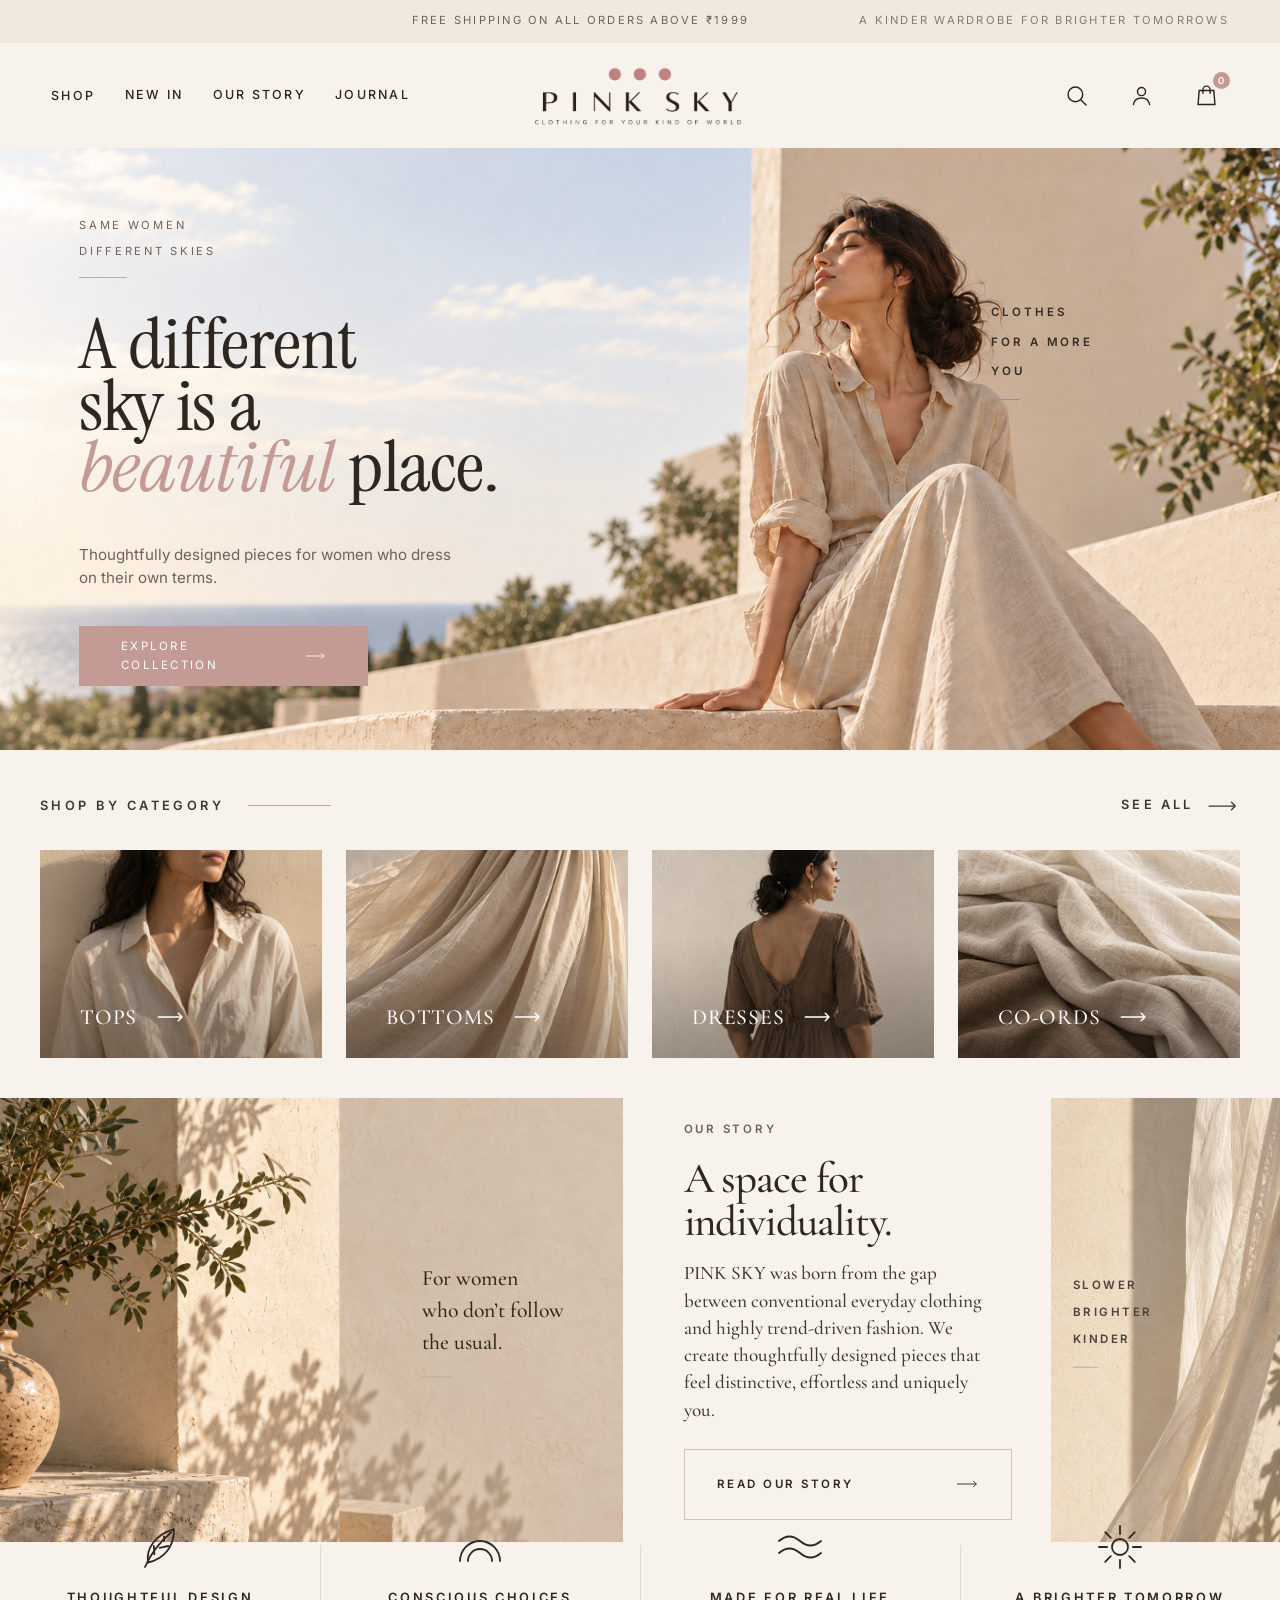
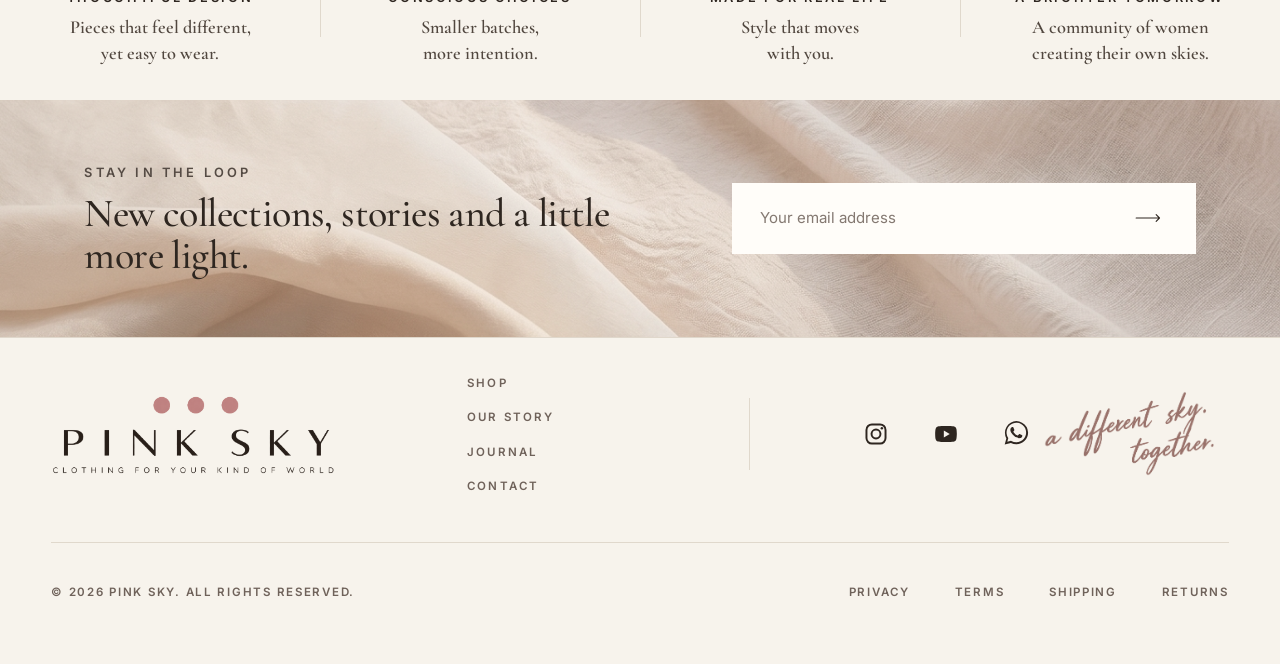
==== commit 17d5f280: "Update free shipping threshold" ====
--- a/index.html
+++ b/index.html
@@ -18,7 +18,7 @@
 <!-- ───────────────────────────────────────────── announcement -->
 <div class="announce">
   <div class="announce__inner wrap">
-    <span>Free shipping on all orders above ₹2999</span>
+    <span>Free shipping on all orders above ₹1999</span>
     <span>A kinder wardrobe for brighter tomorrows</span>
   </div>
 </div>
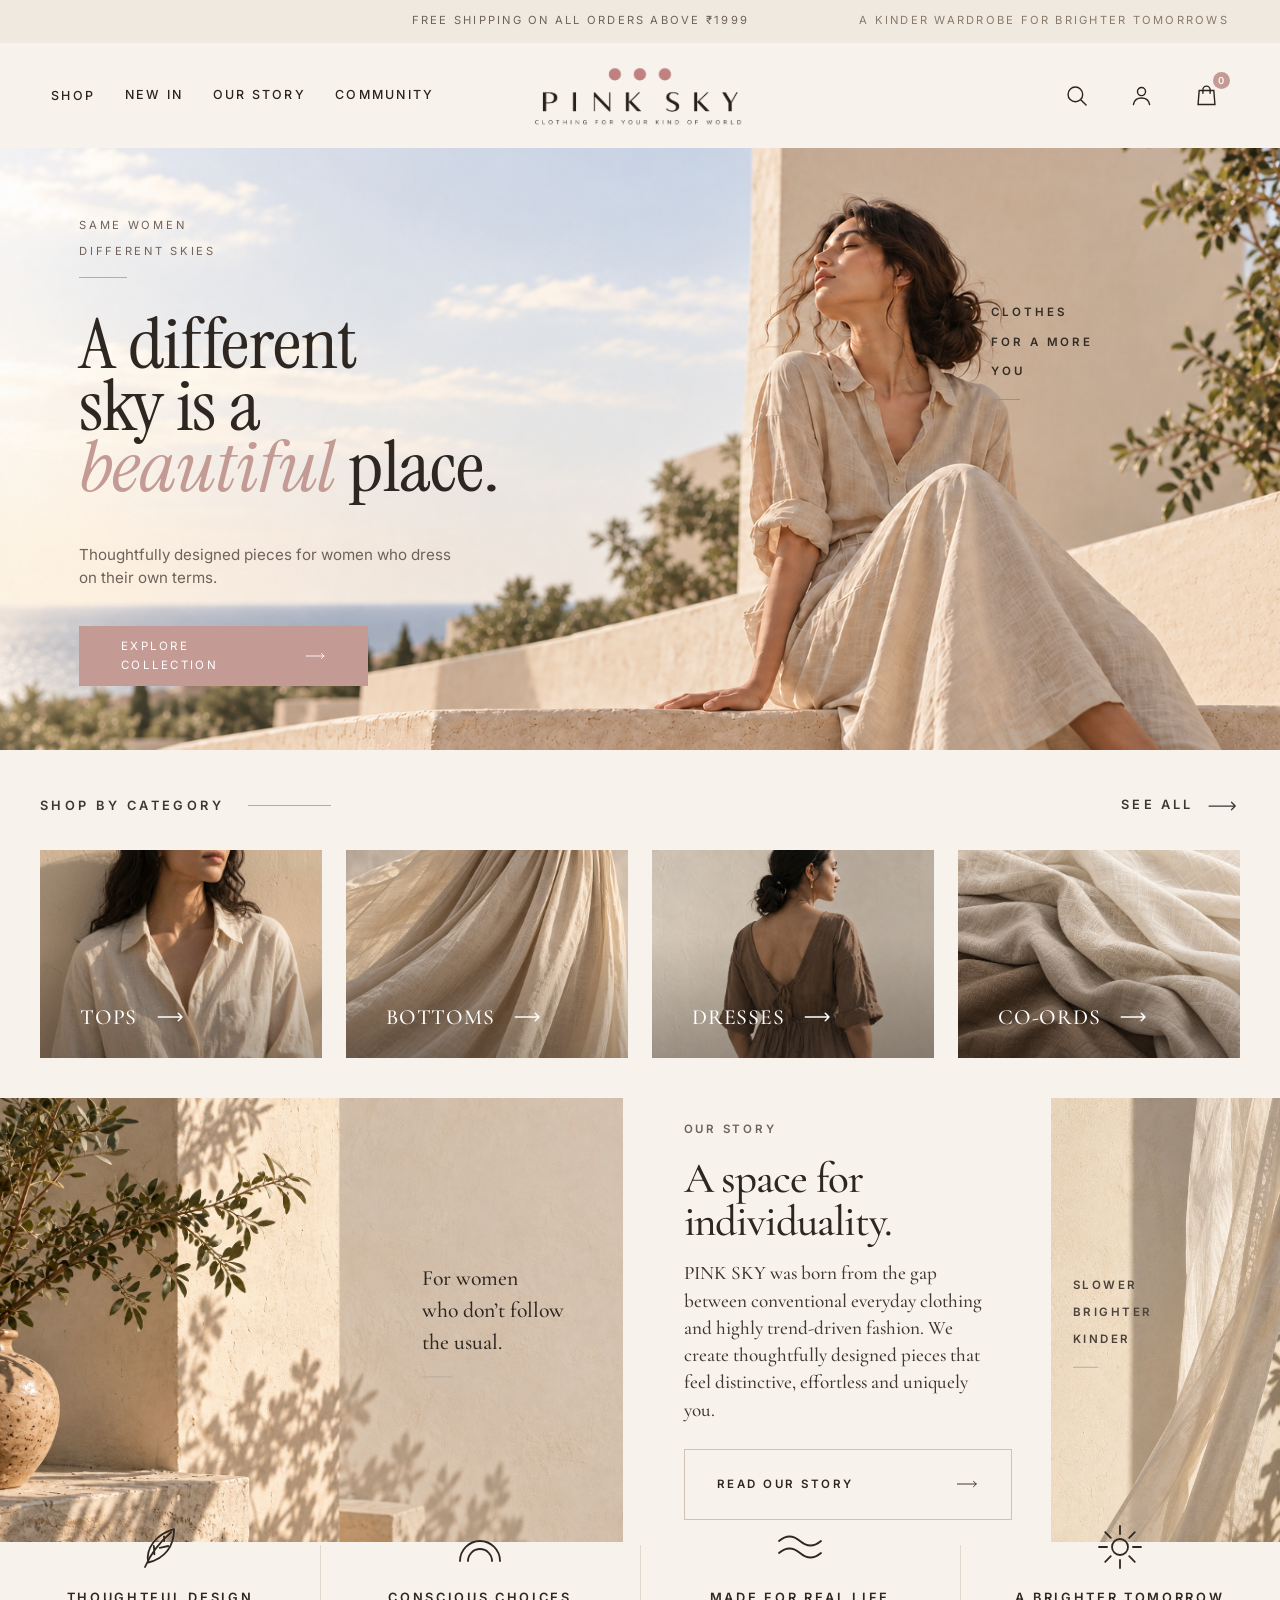
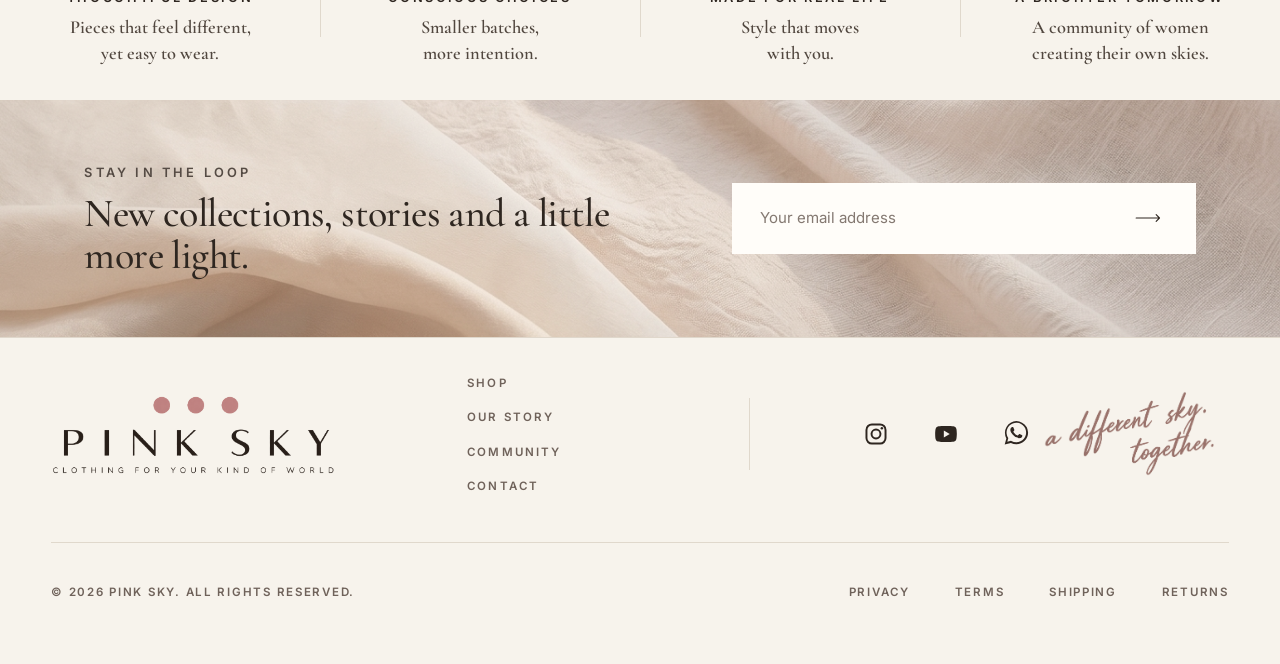
==== commit b4b21670: "Fix mobile homepage overflow" ====
--- a/index.html
+++ b/index.html
@@ -71,7 +71,7 @@
       </div>
       <a class="nav__link" href="shop.html?cat=new">New In</a>
       <a class="nav__link" href="about.html">Our Story</a>
-      <a class="nav__link" href="journal.html">Journal</a>
+      <a class="nav__link" href="community.html">Community</a>
     </nav>
 
     <a class="brand-img" href="index.html" aria-label="PINK SKY — clothing for your kind of world">
@@ -224,7 +224,7 @@
       <ul class="ps-foot__links">
         <li><a href="shop.html">Shop</a></li>
         <li><a href="about.html">Our Story</a></li>
-        <li><a href="journal.html">Journal</a></li>
+        <li><a href="community.html">Community</a></li>
         <li><a href="contact.html#contact">Contact</a></li>
       </ul>
 
@@ -271,7 +271,7 @@
       <a href="track.html">Track your order</a>
       <a href="contact.html#account">Login / Register</a>
       <a href="about.html">Our story</a>
-      <a href="journal.html">Journal</a>
+      <a href="community.html">Community</a>
       <a href="contact.html#contact">Contact</a>
     </div>
   </div>
--- a/assets/css/pinksky.css
+++ b/assets/css/pinksky.css
@@ -310,6 +310,8 @@
   .ps-values > div + div::before { display: none; }
   .ps-values > div + div { border-top: 1px solid var(--ps-line); }
   .ps-foot__top { grid-template-columns: 1fr; }
+  .ps-foot__links { transform: none; }
   .ps-social { border-left: 0; padding-left: 0; justify-content: flex-start; height: auto; }
+  .ps-social { transform: none; }
   .ps-band__inner { flex-direction: column; align-items: flex-start; }
 }
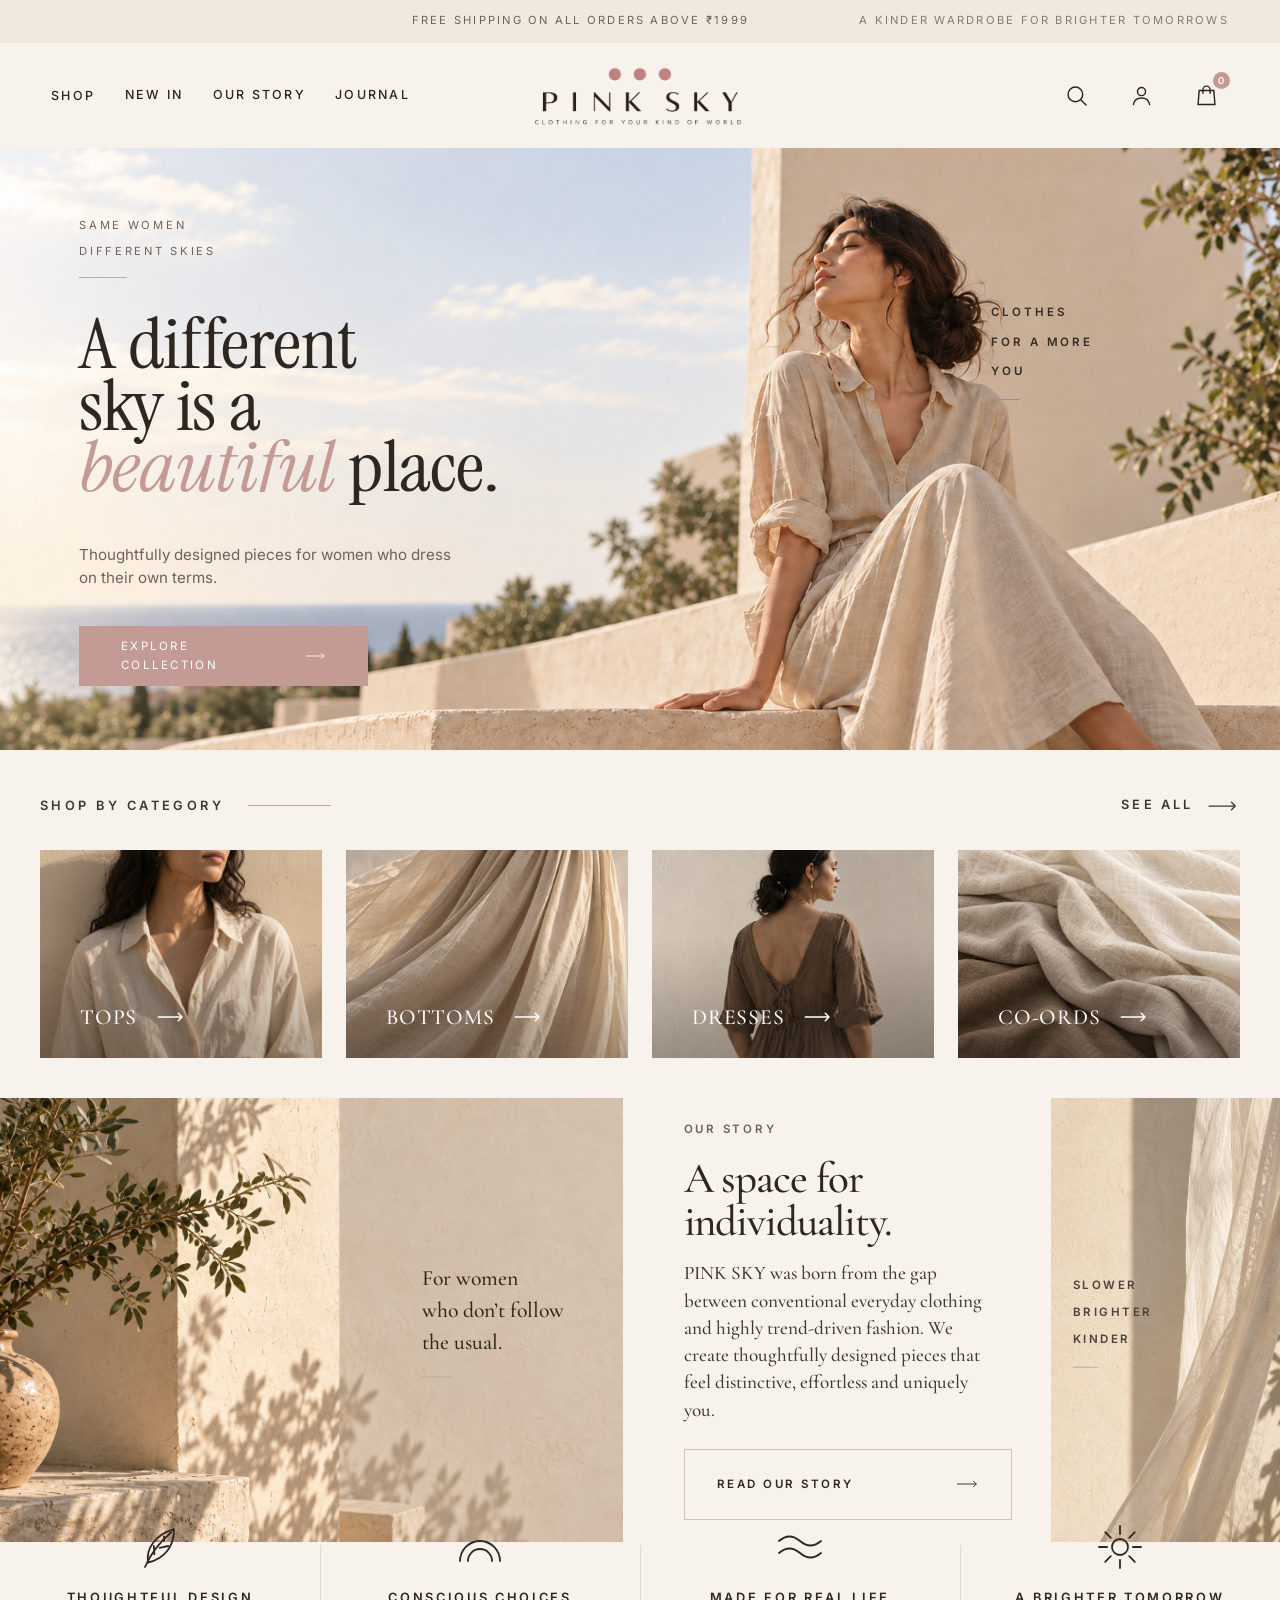
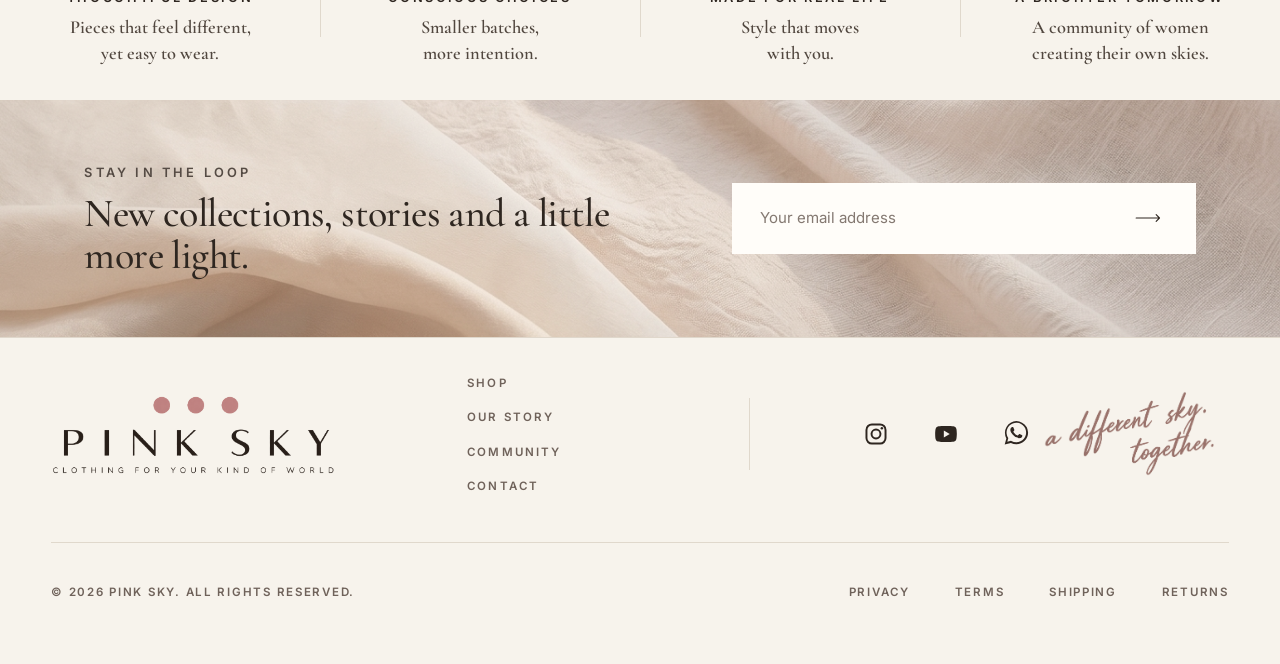
==== commit 753269ee: "Polish mobile footer layout" ====
--- a/index.html
+++ b/index.html
@@ -71,7 +71,7 @@
       </div>
       <a class="nav__link" href="shop.html?cat=new">New In</a>
       <a class="nav__link" href="about.html">Our Story</a>
-      <a class="nav__link" href="community.html">Community</a>
+      <a class="nav__link" href="journal.html">Journal</a>
     </nav>
 
     <a class="brand-img" href="index.html" aria-label="PINK SKY — clothing for your kind of world">
@@ -92,6 +92,7 @@
     </nav>
   </div>
 </header>
+
 
 <main id="main">
 
--- a/assets/css/style.css
+++ b/assets/css/style.css
@@ -1116,7 +1116,7 @@
 .track__foot a { border-bottom: 1px solid currentColor; }
 .track__foot a:hover { color: var(--clay); }
 
-/* ----------------------------------------------------------- 23. journal */
+/* --------------------------------------------------------- 23. community */
 .posts { display: grid; grid-template-columns: repeat(3, 1fr); gap: clamp(1.25rem, 3vw, 2.5rem); }
 .post__img { overflow: hidden; background: var(--oat); aspect-ratio: 10 / 7; }
 .post__img img { width: 100%; height: 100%; object-fit: cover; transition: transform 1s var(--ease); }
--- a/assets/css/pinksky.css
+++ b/assets/css/pinksky.css
@@ -315,3 +315,59 @@
   .ps-social { transform: none; }
   .ps-band__inner { flex-direction: column; align-items: flex-start; }
 }
+
+/* ------------------------------------------------ mobile finishing pass */
+@media (max-width: 900px) {
+  .ps .nav--left { display: flex; }
+  .ps .nav--left > :not(.burger) { display: none; }
+  .ps .burger { display: block; }
+  .ps-hero { display: block; min-height: 0; height: auto; }
+  .ps-hero__body { position: relative; padding: 3.25rem var(--pad); }
+  .ps-hero__media { position: relative; inset: auto; height: min(82vw, 34rem); min-height: 0; }
+}
+@media (max-width: 640px) {
+  .ps .announce__inner { justify-content: center; }
+  .ps .nav--right { gap: 0.25rem; }
+  .ps .nav--right .icon-btn:nth-child(2) { display: none; }
+  .ps-hero__body { padding-block: 2.7rem 2.9rem; }
+  .ps-hero .ps-eyebrow { font-size: 0.67rem; }
+  .ps-hero__rule { margin-bottom: 1.7rem; }
+  .ps-hero__copy { font-size: 0.95rem; margin-bottom: 1.7rem; }
+  .ps-hero__note { right: 1.35rem; top: 22%; font-size: 0.61rem; }
+  .ps-shop { padding: 2.35rem var(--pad) 2.6rem; }
+  .ps-cats { gap: 0.6rem; }
+  .ps-cat { aspect-ratio: 1 / 1.08; }
+  .ps-cat span { left: 0.8rem; bottom: 0.75rem; font-size: 0.95rem; }
+  .ps-story__fig { min-height: 23rem; }
+  .ps-story__fig p { right: 1.4rem; font-size: 1.3rem; }
+  .ps-story__body { padding-block: 2.8rem; }
+  .ps-story__body h2 { font-size: clamp(2.5rem, 12vw, 3.35rem); }
+  .ps-values { grid-template-columns: 1fr; }
+  .ps-values > div { padding-block: 2.15rem; }
+  .ps-values svg { margin-bottom: 0.85rem; }
+  .ps-values > div + div::before { display: none; }
+  .ps-values > div + div { border-top: 1px solid var(--ps-line); }
+  .ps-foot__top { grid-template-columns: 1fr; }
+  .ps-foot .brand-img img { width: min(15rem, 78vw); transform: none; }
+  .ps-foot__links { transform: none; }
+  .ps-foot__links { width: min(100%, 35rem); justify-self: center; text-align: center; gap: 0; }
+  .ps-foot__links li { border-bottom: 1px solid var(--ps-line); }
+  .ps-foot__links li:last-child { border-bottom: 0; }
+  .ps-foot__links a { display: block; padding: 1.05rem 0; font-size: 0.78rem; letter-spacing: 0.24em; }
+  .ps-social { border-left: 0; padding-left: 0; justify-content: center; height: auto; transform: none; gap: 2.5rem; }
+  .ps-social svg { width: 30px; height: 30px; }
+  .ps-foot__script { justify-content: center; }
+  .ps-foot__script img { width: min(15rem, 72vw); }
+  .ps-band { padding-block: 2.8rem; }
+  .ps-band__inner { flex-direction: column; align-items: flex-start; gap: 1.6rem; padding-inline: var(--pad); }
+  .ps-band h2 { font-size: clamp(2.15rem, 10vw, 2.75rem); }
+  .ps-band form { flex: 0 1 auto; width: 100%; }
+  .ps-field { height: 4rem; padding-left: 1.2rem; }
+  .ps-field button { padding-inline: 1.2rem; }
+  .ps-foot__bar { position: relative; padding-block: 2.2rem 4.7rem; align-items: center; justify-content: center; text-align: center; }
+  .ps-foot__bar > span { font-size: 0.65rem; }
+  .ps-foot__bar nav { width: 100%; justify-content: center; gap: 0; font-size: 0.64rem; }
+  .ps-foot__bar nav a { display: inline-flex; align-items: center; }
+  .ps-foot__bar nav a + a::before { content: ""; width: 1px; height: 0.9rem; background: var(--ps-soft); margin: 0 1.15rem; }
+  .ps-foot__bar::after { content: ""; position: absolute; bottom: 1.9rem; left: 50%; width: 3.6rem; height: 0.7rem; transform: translateX(-50%); background: radial-gradient(circle, var(--ps-rose) 0 0.35rem, transparent 0.4rem) 0 50% / 1.2rem 0.7rem repeat-x; }
+}
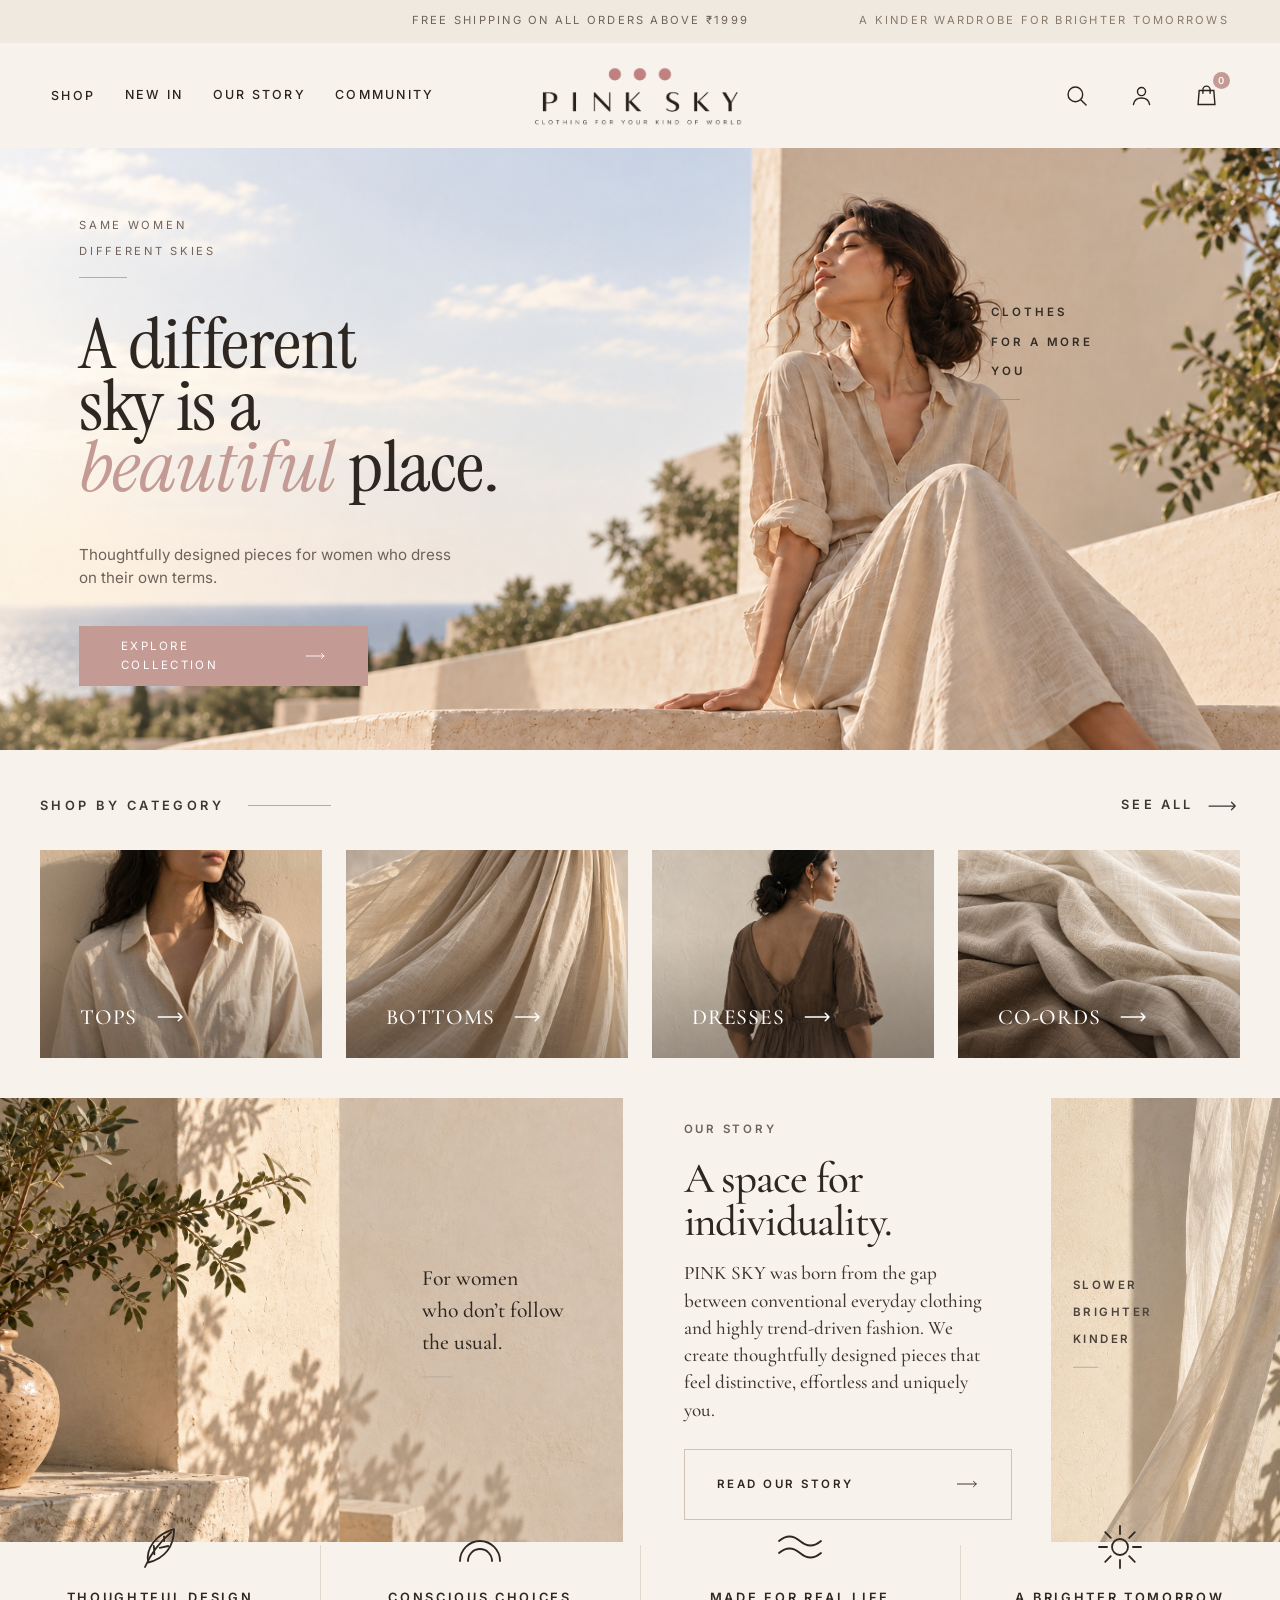
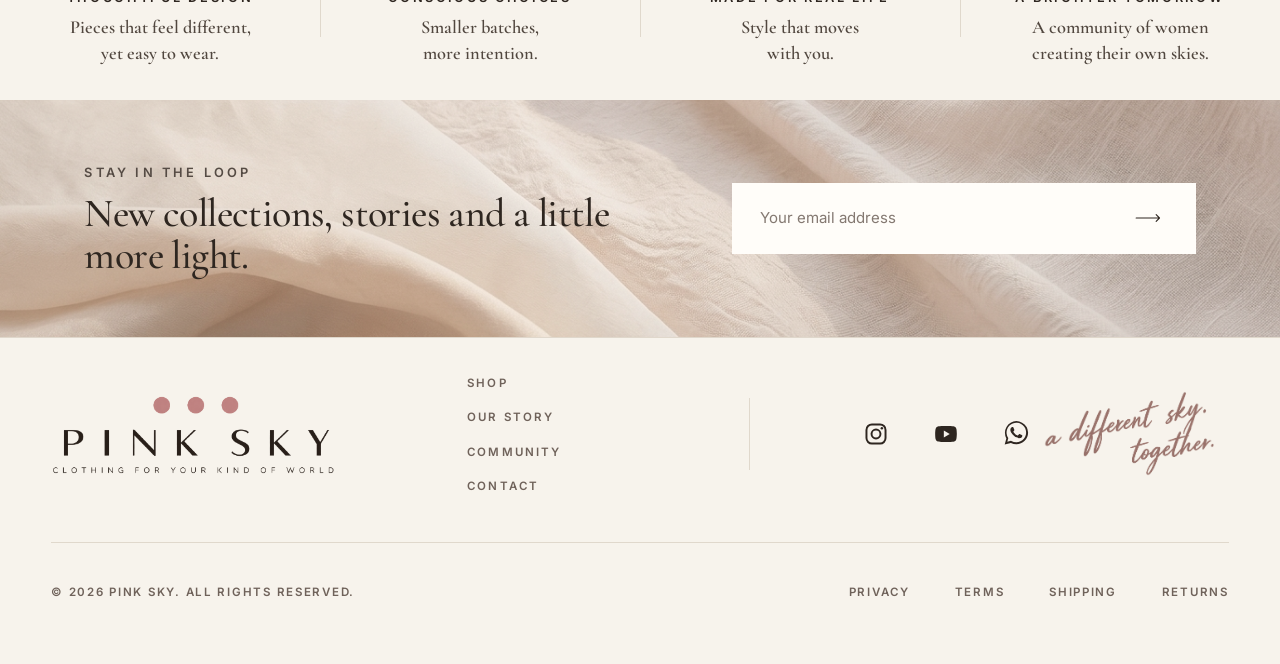
==== commit 0c7964a6: "Center mobile footer branding" ====
--- a/index.html
+++ b/index.html
@@ -71,7 +71,7 @@
       </div>
       <a class="nav__link" href="shop.html?cat=new">New In</a>
       <a class="nav__link" href="about.html">Our Story</a>
-      <a class="nav__link" href="journal.html">Journal</a>
+      <a class="nav__link" href="community.html">Community</a>
     </nav>
 
     <a class="brand-img" href="index.html" aria-label="PINK SKY — clothing for your kind of world">
--- a/assets/css/pinksky.css
+++ b/assets/css/pinksky.css
@@ -348,7 +348,8 @@
   .ps-values > div + div::before { display: none; }
   .ps-values > div + div { border-top: 1px solid var(--ps-line); }
   .ps-foot__top { grid-template-columns: 1fr; }
-  .ps-foot .brand-img img { width: min(15rem, 78vw); transform: none; }
+  .ps-foot .brand-img { text-align: center; }
+  .ps-foot .brand-img img { width: min(15rem, 78vw); margin-inline: auto; transform: none; }
   .ps-foot__links { transform: none; }
   .ps-foot__links { width: min(100%, 35rem); justify-self: center; text-align: center; gap: 0; }
   .ps-foot__links li { border-bottom: 1px solid var(--ps-line); }
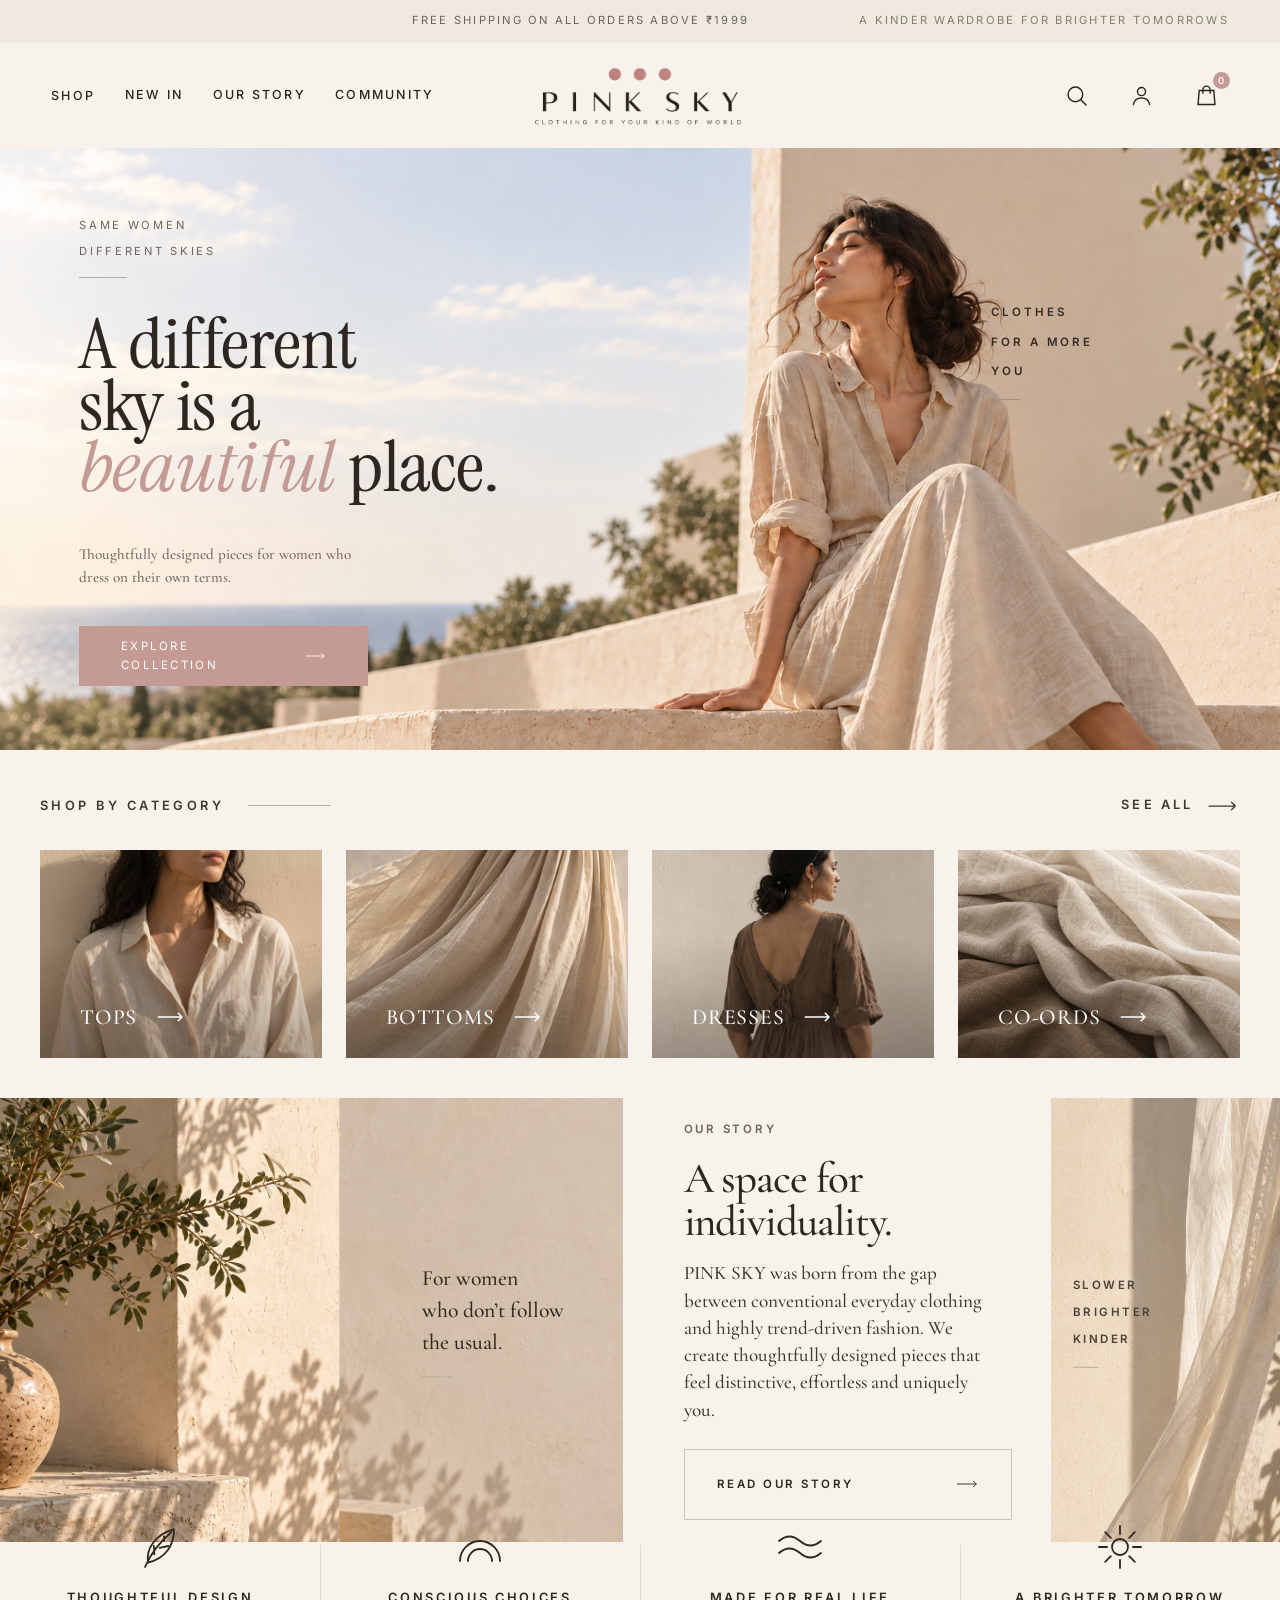
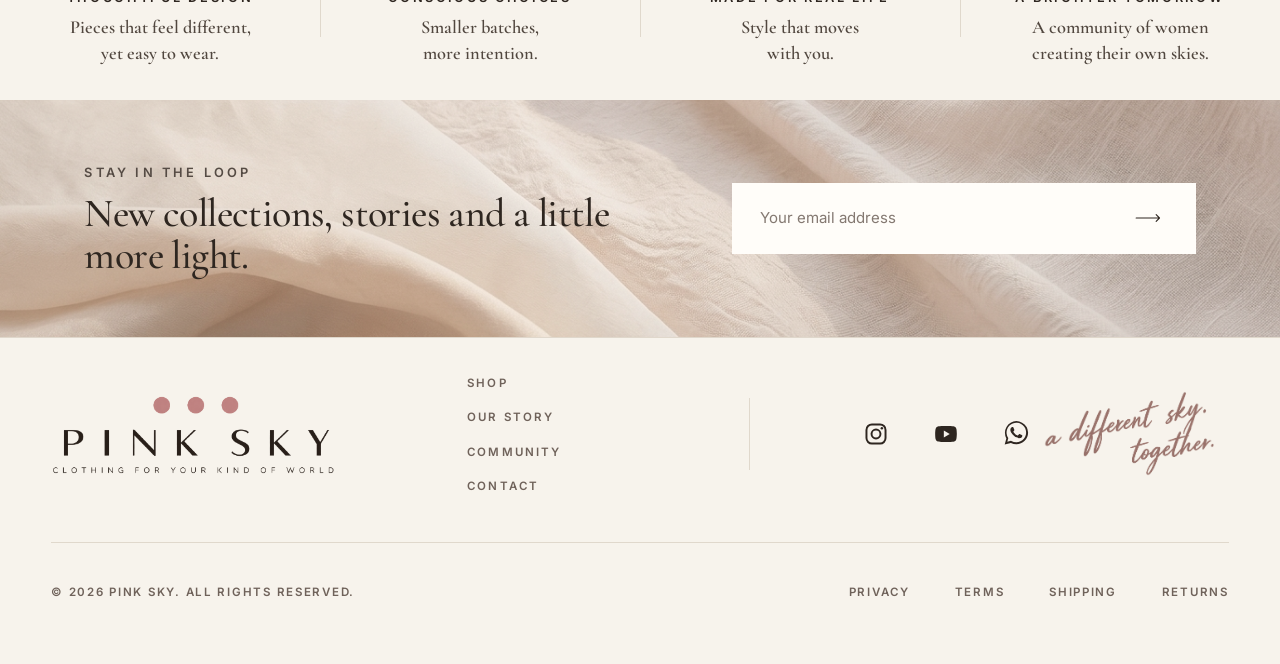
==== commit 2237cf90: "Publish shop and community pages" ====
--- a/index.html
+++ b/index.html
@@ -299,17 +299,18 @@
 <script src="assets/js/data.js"></script>
 <script src="assets/js/main.js"></script>
 <script>
-  // This Vercel build intentionally ships only the homepage. Prevent links
-  // intended for the unpublished inner pages from navigating away.
+  // Allow the published pages; keep links to unfinished pages inactive.
+  const canNavigateFromHome = (href) => /^(shop\.html|community\.html)(?:[?#].*)?$/.test(href);
   document.addEventListener('click', (event) => {
     const link = event.target.closest('a[href]');
-    if (link && !(link.getAttribute('href') || '').startsWith('#')) {
+    const href = link?.getAttribute('href') || '';
+    if (link && !href.startsWith('#') && !canNavigateFromHome(href)) {
       event.preventDefault();
     }
   });
   document.querySelectorAll('a[href]').forEach((link) => {
     const href = link.getAttribute('href') || '';
-    if (href && !href.startsWith('#')) {
+    if (href && !href.startsWith('#') && !canNavigateFromHome(href)) {
       link.removeAttribute('href');
       link.setAttribute('aria-disabled', 'true');
     }
--- a/assets/css/pinksky.css
+++ b/assets/css/pinksky.css
@@ -80,7 +80,7 @@
   transform-origin: left center;
 }
 .ps-hero h1 em { font-style: italic; color: var(--ps-rose); }
-.ps-hero__copy { margin: 0 0 2.25rem; max-width: 39ch; color: var(--ps-soft); font-size: clamp(0.95rem, 1.08vw, 1.1rem); line-height: 1.55; }
+.ps-hero__copy { margin: 0 0 2.25rem; max-width: 39ch; color: var(--ps-soft); font-family: var(--ps-serif); font-size: clamp(0.95rem, 1.08vw, 1.1rem); font-weight: 500; line-height: 1.55; }
 
 .ps-btn {
   align-self: flex-start;
